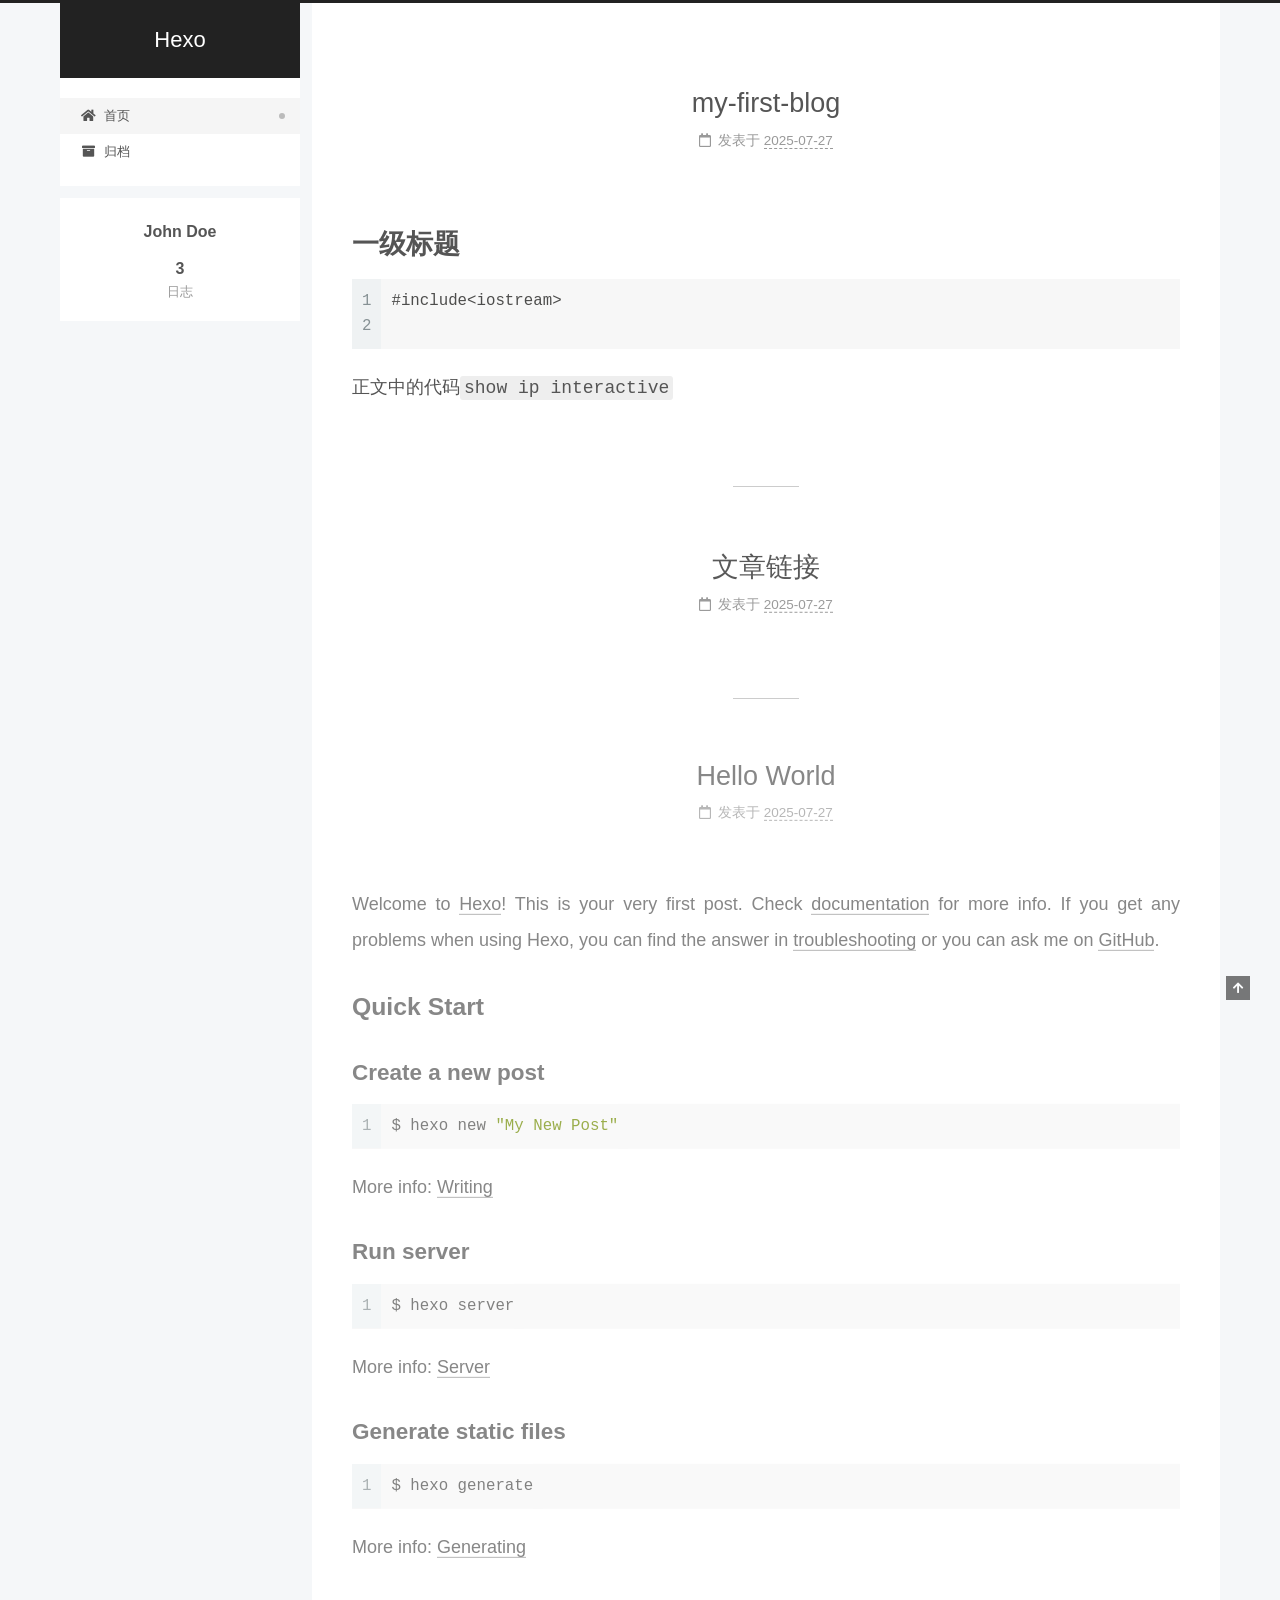
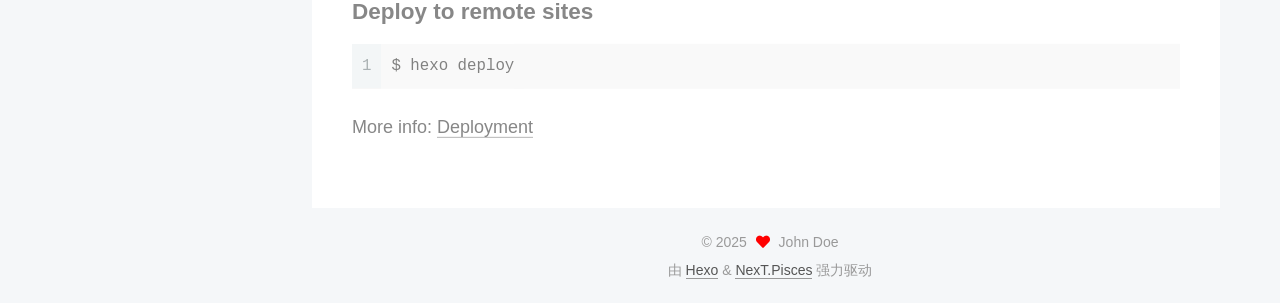
==== index.html @ 45367028 "Site updated: 2025-08-01 14:53:58" ====
<!DOCTYPE html>
<html lang="zh-CN">
<head>
  <meta charset="UTF-8">
<meta name="viewport" content="width=device-width, initial-scale=1, maximum-scale=2">
<meta name="theme-color" content="#222">
<meta name="generator" content="Hexo 7.3.0">
  <link rel="apple-touch-icon" sizes="180x180" href="/images/apple-touch-icon-next.png">
  <link rel="icon" type="image/png" sizes="32x32" href="/images/favicon-32x32-next.png">
  <link rel="icon" type="image/png" sizes="16x16" href="/images/favicon-16x16-next.png">
  <link rel="mask-icon" href="/images/logo.svg" color="#222">

<link rel="stylesheet" href="/css/main.css">


<link rel="stylesheet" href="/lib/font-awesome/css/all.min.css">

<script id="hexo-configurations">
    var NexT = window.NexT || {};
    var CONFIG = {"hostname":"example.com","root":"/","scheme":"Pisces","version":"7.8.0","exturl":false,"sidebar":{"position":"left","display":"post","padding":18,"offset":12,"onmobile":false},"copycode":{"enable":false,"show_result":false,"style":null},"back2top":{"enable":true,"sidebar":false,"scrollpercent":false},"bookmark":{"enable":false,"color":"#222","save":"auto"},"fancybox":false,"mediumzoom":false,"lazyload":false,"pangu":false,"comments":{"style":"tabs","active":null,"storage":true,"lazyload":false,"nav":null},"algolia":{"hits":{"per_page":10},"labels":{"input_placeholder":"Search for Posts","hits_empty":"We didn't find any results for the search: ${query}","hits_stats":"${hits} results found in ${time} ms"}},"localsearch":{"enable":false,"trigger":"auto","top_n_per_article":1,"unescape":false,"preload":false},"motion":{"enable":true,"async":false,"transition":{"post_block":"fadeIn","post_header":"slideDownIn","post_body":"slideDownIn","coll_header":"slideLeftIn","sidebar":"slideUpIn"}}};
  </script>

  <meta property="og:type" content="website">
<meta property="og:title" content="Hexo">
<meta property="og:url" content="http://example.com/index.html">
<meta property="og:site_name" content="Hexo">
<meta property="og:locale" content="zh_CN">
<meta property="article:author" content="John Doe">
<meta name="twitter:card" content="summary">

<link rel="canonical" href="http://example.com/">


<script id="page-configurations">
  // https://hexo.io/docs/variables.html
  CONFIG.page = {
    sidebar: "",
    isHome : true,
    isPost : false,
    lang   : 'zh-CN'
  };
</script>

  <title>Hexo</title>
  






  <noscript>
  <style>
  .use-motion .brand,
  .use-motion .menu-item,
  .sidebar-inner,
  .use-motion .post-block,
  .use-motion .pagination,
  .use-motion .comments,
  .use-motion .post-header,
  .use-motion .post-body,
  .use-motion .collection-header { opacity: initial; }

  .use-motion .site-title,
  .use-motion .site-subtitle {
    opacity: initial;
    top: initial;
  }

  .use-motion .logo-line-before i { left: initial; }
  .use-motion .logo-line-after i { right: initial; }
  </style>
</noscript>

</head>

<body itemscope itemtype="http://schema.org/WebPage">
  <div class="container use-motion">
    <div class="headband"></div>

    <header class="header" itemscope itemtype="http://schema.org/WPHeader">
      <div class="header-inner"><div class="site-brand-container">
  <div class="site-nav-toggle">
    <div class="toggle" aria-label="切换导航栏">
      <span class="toggle-line toggle-line-first"></span>
      <span class="toggle-line toggle-line-middle"></span>
      <span class="toggle-line toggle-line-last"></span>
    </div>
  </div>

  <div class="site-meta">

    <a href="/" class="brand" rel="start">
      <span class="logo-line-before"><i></i></span>
      <h1 class="site-title">Hexo</h1>
      <span class="logo-line-after"><i></i></span>
    </a>
  </div>

  <div class="site-nav-right">
    <div class="toggle popup-trigger">
    </div>
  </div>
</div>




<nav class="site-nav">
  <ul id="menu" class="main-menu menu">
        <li class="menu-item menu-item-home">

    <a href="/" rel="section"><i class="fa fa-home fa-fw"></i>首页</a>

  </li>
        <li class="menu-item menu-item-archives">

    <a href="/archives/" rel="section"><i class="fa fa-archive fa-fw"></i>归档</a>

  </li>
  </ul>
</nav>




</div>
    </header>

    
  <div class="back-to-top">
    <i class="fa fa-arrow-up"></i>
    <span>0%</span>
  </div>


    <main class="main">
      <div class="main-inner">
        <div class="content-wrap">
          

          <div class="content index posts-expand">
            
      
  
  
  <article itemscope itemtype="http://schema.org/Article" class="post-block" lang="zh-CN">
    <link itemprop="mainEntityOfPage" href="http://example.com/2025/07/27/my-first-blog/">

    <span hidden itemprop="author" itemscope itemtype="http://schema.org/Person">
      <meta itemprop="image" content="/images/avatar.gif">
      <meta itemprop="name" content="John Doe">
      <meta itemprop="description" content="">
    </span>

    <span hidden itemprop="publisher" itemscope itemtype="http://schema.org/Organization">
      <meta itemprop="name" content="Hexo">
    </span>
      <header class="post-header">
        <h2 class="post-title" itemprop="name headline">
          
            <a href="/2025/07/27/my-first-blog/" class="post-title-link" itemprop="url">my-first-blog</a>
        </h2>

        <div class="post-meta">
            <span class="post-meta-item">
              <span class="post-meta-item-icon">
                <i class="far fa-calendar"></i>
              </span>
              <span class="post-meta-item-text">发表于</span>
              

              <time title="创建时间：2025-07-27 16:32:04 / 修改时间：18:11:24" itemprop="dateCreated datePublished" datetime="2025-07-27T16:32:04+08:00">2025-07-27</time>
            </span>

          

        </div>
      </header>

    
    
    
    <div class="post-body" itemprop="articleBody">

      
          <h1 id="一级标题"><a href="#一级标题" class="headerlink" title="一级标题"></a>一级标题</h1><figure class="highlight plaintext"><table><tr><td class="gutter"><pre><span class="line">1</span><br><span class="line">2</span><br></pre></td><td class="code"><pre><span class="line">#include&lt;iostream&gt;</span><br><span class="line"></span><br></pre></td></tr></table></figure>


<p>正文中的代码<code>show ip interactive</code></p>

      
    </div>

    
    
    
      <footer class="post-footer">
        <div class="post-eof"></div>
      </footer>
  </article>
  
  
  

      
  
  
  <article itemscope itemtype="http://schema.org/Article" class="post-block" lang="zh-CN">
    <link itemprop="mainEntityOfPage" href="http://example.com/2025/07/27/%E6%96%87%E7%AB%A0%E9%93%BE%E6%8E%A5/">

    <span hidden itemprop="author" itemscope itemtype="http://schema.org/Person">
      <meta itemprop="image" content="/images/avatar.gif">
      <meta itemprop="name" content="John Doe">
      <meta itemprop="description" content="">
    </span>

    <span hidden itemprop="publisher" itemscope itemtype="http://schema.org/Organization">
      <meta itemprop="name" content="Hexo">
    </span>
      <header class="post-header">
        <h2 class="post-title" itemprop="name headline">
          
            <a href="/2025/07/27/%E6%96%87%E7%AB%A0%E9%93%BE%E6%8E%A5/" class="post-title-link" itemprop="url">文章链接</a>
        </h2>

        <div class="post-meta">
            <span class="post-meta-item">
              <span class="post-meta-item-icon">
                <i class="far fa-calendar"></i>
              </span>
              <span class="post-meta-item-text">发表于</span>
              

              <time title="创建时间：2025-07-27 16:31:49 / 修改时间：17:21:49" itemprop="dateCreated datePublished" datetime="2025-07-27T16:31:49+08:00">2025-07-27</time>
            </span>

          

        </div>
      </header>

    
    
    
    <div class="post-body" itemprop="articleBody">

      
          
      
    </div>

    
    
    
      <footer class="post-footer">
        <div class="post-eof"></div>
      </footer>
  </article>
  
  
  

      
  
  
  <article itemscope itemtype="http://schema.org/Article" class="post-block" lang="zh-CN">
    <link itemprop="mainEntityOfPage" href="http://example.com/2025/07/27/hello-world/">

    <span hidden itemprop="author" itemscope itemtype="http://schema.org/Person">
      <meta itemprop="image" content="/images/avatar.gif">
      <meta itemprop="name" content="John Doe">
      <meta itemprop="description" content="">
    </span>

    <span hidden itemprop="publisher" itemscope itemtype="http://schema.org/Organization">
      <meta itemprop="name" content="Hexo">
    </span>
      <header class="post-header">
        <h2 class="post-title" itemprop="name headline">
          
            <a href="/2025/07/27/hello-world/" class="post-title-link" itemprop="url">Hello World</a>
        </h2>

        <div class="post-meta">
            <span class="post-meta-item">
              <span class="post-meta-item-icon">
                <i class="far fa-calendar"></i>
              </span>
              <span class="post-meta-item-text">发表于</span>

              <time title="创建时间：2025-07-27 15:22:08" itemprop="dateCreated datePublished" datetime="2025-07-27T15:22:08+08:00">2025-07-27</time>
            </span>

          

        </div>
      </header>

    
    
    
    <div class="post-body" itemprop="articleBody">

      
          <p>Welcome to <a target="_blank" rel="noopener" href="https://hexo.io/">Hexo</a>! This is your very first post. Check <a target="_blank" rel="noopener" href="https://hexo.io/docs/">documentation</a> for more info. If you get any problems when using Hexo, you can find the answer in <a target="_blank" rel="noopener" href="https://hexo.io/docs/troubleshooting.html">troubleshooting</a> or you can ask me on <a target="_blank" rel="noopener" href="https://github.com/hexojs/hexo/issues">GitHub</a>.</p>
<h2 id="Quick-Start"><a href="#Quick-Start" class="headerlink" title="Quick Start"></a>Quick Start</h2><h3 id="Create-a-new-post"><a href="#Create-a-new-post" class="headerlink" title="Create a new post"></a>Create a new post</h3><figure class="highlight bash"><table><tr><td class="gutter"><pre><span class="line">1</span><br></pre></td><td class="code"><pre><span class="line">$ hexo new <span class="string">&quot;My New Post&quot;</span></span><br></pre></td></tr></table></figure>

<p>More info: <a target="_blank" rel="noopener" href="https://hexo.io/docs/writing.html">Writing</a></p>
<h3 id="Run-server"><a href="#Run-server" class="headerlink" title="Run server"></a>Run server</h3><figure class="highlight bash"><table><tr><td class="gutter"><pre><span class="line">1</span><br></pre></td><td class="code"><pre><span class="line">$ hexo server</span><br></pre></td></tr></table></figure>

<p>More info: <a target="_blank" rel="noopener" href="https://hexo.io/docs/server.html">Server</a></p>
<h3 id="Generate-static-files"><a href="#Generate-static-files" class="headerlink" title="Generate static files"></a>Generate static files</h3><figure class="highlight bash"><table><tr><td class="gutter"><pre><span class="line">1</span><br></pre></td><td class="code"><pre><span class="line">$ hexo generate</span><br></pre></td></tr></table></figure>

<p>More info: <a target="_blank" rel="noopener" href="https://hexo.io/docs/generating.html">Generating</a></p>
<h3 id="Deploy-to-remote-sites"><a href="#Deploy-to-remote-sites" class="headerlink" title="Deploy to remote sites"></a>Deploy to remote sites</h3><figure class="highlight bash"><table><tr><td class="gutter"><pre><span class="line">1</span><br></pre></td><td class="code"><pre><span class="line">$ hexo deploy</span><br></pre></td></tr></table></figure>

<p>More info: <a target="_blank" rel="noopener" href="https://hexo.io/docs/one-command-deployment.html">Deployment</a></p>

      
    </div>

    
    
    
      <footer class="post-footer">
        <div class="post-eof"></div>
      </footer>
  </article>
  
  
  


  



          </div>
          

<script>
  window.addEventListener('tabs:register', () => {
    let { activeClass } = CONFIG.comments;
    if (CONFIG.comments.storage) {
      activeClass = localStorage.getItem('comments_active') || activeClass;
    }
    if (activeClass) {
      let activeTab = document.querySelector(`a[href="#comment-${activeClass}"]`);
      if (activeTab) {
        activeTab.click();
      }
    }
  });
  if (CONFIG.comments.storage) {
    window.addEventListener('tabs:click', event => {
      if (!event.target.matches('.tabs-comment .tab-content .tab-pane')) return;
      let commentClass = event.target.classList[1];
      localStorage.setItem('comments_active', commentClass);
    });
  }
</script>

        </div>
          
  
  <div class="toggle sidebar-toggle">
    <span class="toggle-line toggle-line-first"></span>
    <span class="toggle-line toggle-line-middle"></span>
    <span class="toggle-line toggle-line-last"></span>
  </div>

  <aside class="sidebar">
    <div class="sidebar-inner">

      <ul class="sidebar-nav motion-element">
        <li class="sidebar-nav-toc">
          文章目录
        </li>
        <li class="sidebar-nav-overview">
          站点概览
        </li>
      </ul>

      <!--noindex-->
      <div class="post-toc-wrap sidebar-panel">
      </div>
      <!--/noindex-->

      <div class="site-overview-wrap sidebar-panel">
        <div class="site-author motion-element" itemprop="author" itemscope itemtype="http://schema.org/Person">
  <p class="site-author-name" itemprop="name">John Doe</p>
  <div class="site-description" itemprop="description"></div>
</div>
<div class="site-state-wrap motion-element">
  <nav class="site-state">
      <div class="site-state-item site-state-posts">
          <a href="/archives/">
        
          <span class="site-state-item-count">3</span>
          <span class="site-state-item-name">日志</span>
        </a>
      </div>
  </nav>
</div>



      </div>

    </div>
  </aside>
  <div id="sidebar-dimmer"></div>


      </div>
    </main>

    <footer class="footer">
      <div class="footer-inner">
        

        

<div class="copyright">
  
  &copy; 
  <span itemprop="copyrightYear">2025</span>
  <span class="with-love">
    <i class="fa fa-heart"></i>
  </span>
  <span class="author" itemprop="copyrightHolder">John Doe</span>
</div>
  <div class="powered-by">由 <a href="https://hexo.io/" class="theme-link" rel="noopener" target="_blank">Hexo</a> & <a href="https://pisces.theme-next.org/" class="theme-link" rel="noopener" target="_blank">NexT.Pisces</a> 强力驱动
  </div>

        








      </div>
    </footer>
  </div>

  
  <script src="/lib/anime.min.js"></script>
  <script src="/lib/velocity/velocity.min.js"></script>
  <script src="/lib/velocity/velocity.ui.min.js"></script>

<script src="/js/utils.js"></script>

<script src="/js/motion.js"></script>


<script src="/js/schemes/pisces.js"></script>


<script src="/js/next-boot.js"></script>




  















  

  

</body>
</html>
---- css/main.css ----
:root {
  --body-bg-color: #f5f7f9;
  --content-bg-color: #fff;
  --card-bg-color: #f5f5f5;
  --text-color: #555;
  --blockquote-color: #666;
  --link-color: #555;
  --link-hover-color: #222;
  --brand-color: #fff;
  --brand-hover-color: #fff;
  --table-row-odd-bg-color: #f9f9f9;
  --table-row-hover-bg-color: #f5f5f5;
  --menu-item-bg-color: #f5f5f5;
  --btn-default-bg: #fff;
  --btn-default-color: #555;
  --btn-default-border-color: #555;
  --btn-default-hover-bg: #222;
  --btn-default-hover-color: #fff;
  --btn-default-hover-border-color: #222;
}
html {
  line-height: 1.15; /* 1 */
  -webkit-text-size-adjust: 100%; /* 2 */
}
body {
  margin: 0;
}
main {
  display: block;
}
h1 {
  font-size: 2em;
  margin: 0.67em 0;
}
hr {
  box-sizing: content-box; /* 1 */
  height: 0; /* 1 */
  overflow: visible; /* 2 */
}
pre {
  font-family: monospace, monospace; /* 1 */
  font-size: 1em; /* 2 */
}
a {
  background: transparent;
}
abbr[title] {
  border-bottom: none; /* 1 */
  text-decoration: underline; /* 2 */
  text-decoration: underline dotted; /* 2 */
}
b,
strong {
  font-weight: bolder;
}
code,
kbd,
samp {
  font-family: monospace, monospace; /* 1 */
  font-size: 1em; /* 2 */
}
small {
  font-size: 80%;
}
sub,
sup {
  font-size: 75%;
  line-height: 0;
  position: relative;
  vertical-align: baseline;
}
sub {
  bottom: -0.25em;
}
sup {
  top: -0.5em;
}
img {
  border-style: none;
}
button,
input,
optgroup,
select,
textarea {
  font-family: inherit; /* 1 */
  font-size: 100%; /* 1 */
  line-height: 1.15; /* 1 */
  margin: 0; /* 2 */
}
button,
input {
/* 1 */
  overflow: visible;
}
button,
select {
/* 1 */
  text-transform: none;
}
button,
[type='button'],
[type='reset'],
[type='submit'] {
  -webkit-appearance: button;
}
button::-moz-focus-inner,
[type='button']::-moz-focus-inner,
[type='reset']::-moz-focus-inner,
[type='submit']::-moz-focus-inner {
  border-style: none;
  padding: 0;
}
button:-moz-focusring,
[type='button']:-moz-focusring,
[type='reset']:-moz-focusring,
[type='submit']:-moz-focusring {
  outline: 1px dotted ButtonText;
}
fieldset {
  padding: 0.35em 0.75em 0.625em;
}
legend {
  box-sizing: border-box; /* 1 */
  color: inherit; /* 2 */
  display: table; /* 1 */
  max-width: 100%; /* 1 */
  padding: 0; /* 3 */
  white-space: normal; /* 1 */
}
progress {
  vertical-align: baseline;
}
textarea {
  overflow: auto;
}
[type='checkbox'],
[type='radio'] {
  box-sizing: border-box; /* 1 */
  padding: 0; /* 2 */
}
[type='number']::-webkit-inner-spin-button,
[type='number']::-webkit-outer-spin-button {
  height: auto;
}
[type='search'] {
  outline-offset: -2px; /* 2 */
  -webkit-appearance: textfield; /* 1 */
}
[type='search']::-webkit-search-decoration {
  -webkit-appearance: none;
}
::-webkit-file-upload-button {
  font: inherit; /* 2 */
  -webkit-appearance: button; /* 1 */
}
details {
  display: block;
}
summary {
  display: list-item;
}
template {
  display: none;
}
[hidden] {
  display: none;
}
::selection {
  background: #262a30;
  color: #eee;
}
html,
body {
  height: 100%;
}
body {
  background: var(--body-bg-color);
  color: var(--text-color);
  font-family: 'Lato', "PingFang SC", "Microsoft YaHei", sans-serif;
  font-size: 1em;
  line-height: 2;
}
@media (max-width: 991px) {
  body {
    padding-left: 0 !important;
    padding-right: 0 !important;
  }
}
h1,
h2,
h3,
h4,
h5,
h6 {
  font-family: 'Lato', "PingFang SC", "Microsoft YaHei", sans-serif;
  font-weight: bold;
  line-height: 1.5;
  margin: 20px 0 15px;
}
h1 {
  font-size: 1.5em;
}
h2 {
  font-size: 1.375em;
}
h3 {
  font-size: 1.25em;
}
h4 {
  font-size: 1.125em;
}
h5 {
  font-size: 1em;
}
h6 {
  font-size: 0.875em;
}
p {
  margin: 0 0 20px 0;
}
a,
span.exturl {
  border-bottom: 1px solid #999;
  color: var(--link-color);
  outline: 0;
  text-decoration: none;
  overflow-wrap: break-word;
  word-wrap: break-word;
  cursor: pointer;
}
a:hover,
span.exturl:hover {
  border-bottom-color: var(--link-hover-color);
  color: var(--link-hover-color);
}
iframe,
img,
video {
  display: block;
  margin-left: auto;
  margin-right: auto;
  max-width: 100%;
}
hr {
  background-image: repeating-linear-gradient(-45deg, #ddd, #ddd 4px, transparent 4px, transparent 8px);
  border: 0;
  height: 3px;
  margin: 40px 0;
}
blockquote {
  border-left: 4px solid #ddd;
  color: var(--blockquote-color);
  margin: 0;
  padding: 0 15px;
}
blockquote cite::before {
  content: '-';
  padding: 0 5px;
}
dt {
  font-weight: bold;
}
dd {
  margin: 0;
  padding: 0;
}
kbd {
  background-color: #f5f5f5;
  background-image: linear-gradient(#eee, #fff, #eee);
  border: 1px solid #ccc;
  border-radius: 0.2em;
  box-shadow: 0.1em 0.1em 0.2em rgba(0,0,0,0.1);
  color: #555;
  font-family: inherit;
  padding: 0.1em 0.3em;
  white-space: nowrap;
}
.table-container {
  overflow: auto;
}
table {
  border-collapse: collapse;
  border-spacing: 0;
  font-size: 0.875em;
  margin: 0 0 20px 0;
  width: 100%;
}
tbody tr:nth-of-type(odd) {
  background: var(--table-row-odd-bg-color);
}
tbody tr:hover {
  background: var(--table-row-hover-bg-color);
}
caption,
th,
td {
  font-weight: normal;
  padding: 8px;
  vertical-align: middle;
}
th,
td {
  border: 1px solid #ddd;
  border-bottom: 3px solid #ddd;
}
th {
  font-weight: 700;
  padding-bottom: 10px;
}
td {
  border-bottom-width: 1px;
}
.btn {
  background: var(--btn-default-bg);
  border: 2px solid var(--btn-default-border-color);
  border-radius: 2px;
  color: var(--btn-default-color);
  display: inline-block;
  font-size: 0.875em;
  line-height: 2;
  padding: 0 20px;
  text-decoration: none;
  transition-property: background-color;
  transition-delay: 0s;
  transition-duration: 0.2s;
  transition-timing-function: ease-in-out;
}
.btn:hover {
  background: var(--btn-default-hover-bg);
  border-color: var(--btn-default-hover-border-color);
  color: var(--btn-default-hover-color);
}
.btn + .btn {
  margin: 0 0 8px 8px;
}
.btn .fa-fw {
  text-align: left;
  width: 1.285714285714286em;
}
.toggle {
  line-height: 0;
}
.toggle .toggle-line {
  background: #fff;
  display: inline-block;
  height: 2px;
  left: 0;
  position: relative;
  top: 0;
  transition: all 0.4s;
  vertical-align: top;
  width: 100%;
}
.toggle .toggle-line:not(:first-child) {
  margin-top: 3px;
}
.toggle.toggle-arrow .toggle-line-first {
  left: 50%;
  top: 2px;
  transform: rotate(45deg);
  width: 50%;
}
.toggle.toggle-arrow .toggle-line-middle {
  left: 2px;
  width: 90%;
}
.toggle.toggle-arrow .toggle-line-last {
  left: 50%;
  top: -2px;
  transform: rotate(-45deg);
  width: 50%;
}
.toggle.toggle-close .toggle-line-first {
  transform: rotate(-45deg);
  top: 5px;
}
.toggle.toggle-close .toggle-line-middle {
  opacity: 0;
}
.toggle.toggle-close .toggle-line-last {
  transform: rotate(45deg);
  top: -5px;
}
.highlight,
pre {
  background: #f7f7f7;
  color: #4d4d4c;
  line-height: 1.6;
  margin: 0 auto 20px;
}
pre,
code {
  font-family: consolas, Menlo, monospace, "PingFang SC", "Microsoft YaHei";
}
code {
  background: #eee;
  border-radius: 3px;
  color: #555;
  padding: 2px 4px;
  overflow-wrap: break-word;
  word-wrap: break-word;
}
.highlight *::selection {
  background: #d6d6d6;
}
.highlight pre {
  border: 0;
  margin: 0;
  padding: 10px 0;
}
.highlight table {
  border: 0;
  margin: 0;
  width: auto;
}
.highlight td {
  border: 0;
  padding: 0;
}
.highlight figcaption {
  background: #eff2f3;
  color: #4d4d4c;
  display: flex;
  font-size: 0.875em;
  justify-content: space-between;
  line-height: 1.2;
  padding: 0.5em;
}
.highlight figcaption a {
  color: #4d4d4c;
}
.highlight figcaption a:hover {
  border-bottom-color: #4d4d4c;
}
.highlight .gutter {
  -moz-user-select: none;
  -ms-user-select: none;
  -webkit-user-select: none;
  user-select: none;
}
.highlight .gutter pre {
  background: #eff2f3;
  color: #869194;
  padding-left: 10px;
  padding-right: 10px;
  text-align: right;
}
.highlight .code pre {
  background: #f7f7f7;
  padding-left: 10px;
  width: 100%;
}
.gist table {
  width: auto;
}
.gist table td {
  border: 0;
}
pre {
  overflow: auto;
  padding: 10px;
}
pre code {
  background: none;
  color: #4d4d4c;
  font-size: 0.875em;
  padding: 0;
  text-shadow: none;
}
pre .deletion {
  background: #fdd;
}
pre .addition {
  background: #dfd;
}
pre .meta {
  color: #eab700;
  -moz-user-select: none;
  -ms-user-select: none;
  -webkit-user-select: none;
  user-select: none;
}
pre .comment {
  color: #8e908c;
}
pre .variable,
pre .attribute,
pre .tag,
pre .name,
pre .regexp,
pre .ruby .constant,
pre .xml .tag .title,
pre .xml .pi,
pre .xml .doctype,
pre .html .doctype,
pre .css .id,
pre .css .class,
pre .css .pseudo {
  color: #c82829;
}
pre .number,
pre .preprocessor,
pre .built_in,
pre .builtin-name,
pre .literal,
pre .params,
pre .constant,
pre .command {
  color: #f5871f;
}
pre .ruby .class .title,
pre .css .rules .attribute,
pre .string,
pre .symbol,
pre .value,
pre .inheritance,
pre .header,
pre .ruby .symbol,
pre .xml .cdata,
pre .special,
pre .formula {
  color: #718c00;
}
pre .title,
pre .css .hexcolor {
  color: #3e999f;
}
pre .function,
pre .python .decorator,
pre .python .title,
pre .ruby .function .title,
pre .ruby .title .keyword,
pre .perl .sub,
pre .javascript .title,
pre .coffeescript .title {
  color: #4271ae;
}
pre .keyword,
pre .javascript .function {
  color: #8959a8;
}
.blockquote-center {
  border-left: none;
  margin: 40px 0;
  padding: 0;
  position: relative;
  text-align: center;
}
.blockquote-center .fa {
  display: block;
  opacity: 0.6;
  position: absolute;
  width: 100%;
}
.blockquote-center .fa-quote-left {
  border-top: 1px solid #ccc;
  text-align: left;
  top: -20px;
}
.blockquote-center .fa-quote-right {
  border-bottom: 1px solid #ccc;
  text-align: right;
  bottom: -20px;
}
.blockquote-center p,
.blockquote-center div {
  text-align: center;
}
.post-body .group-picture img {
  margin: 0 auto;
  padding: 0 3px;
}
.group-picture-row {
  margin-bottom: 6px;
  overflow: hidden;
}
.group-picture-column {
  float: left;
  margin-bottom: 10px;
}
.post-body .label {
  color: #555;
  display: inline;
  padding: 0 2px;
}
.post-body .label.default {
  background: #f0f0f0;
}
.post-body .label.primary {
  background: #efe6f7;
}
.post-body .label.info {
  background: #e5f2f8;
}
.post-body .label.success {
  background: #e7f4e9;
}
.post-body .label.warning {
  background: #fcf6e1;
}
.post-body .label.danger {
  background: #fae8eb;
}
.post-body .tabs {
  margin-bottom: 20px;
}
.post-body .tabs,
.tabs-comment {
  display: block;
  padding-top: 10px;
  position: relative;
}
.post-body .tabs ul.nav-tabs,
.tabs-comment ul.nav-tabs {
  display: flex;
  flex-wrap: wrap;
  margin: 0;
  margin-bottom: -1px;
  padding: 0;
}
@media (max-width: 413px) {
  .post-body .tabs ul.nav-tabs,
  .tabs-comment ul.nav-tabs {
    display: block;
    margin-bottom: 5px;
  }
}
.post-body .tabs ul.nav-tabs li.tab,
.tabs-comment ul.nav-tabs li.tab {
  border-bottom: 1px solid #ddd;
  border-left: 1px solid transparent;
  border-right: 1px solid transparent;
  border-top: 3px solid transparent;
  flex-grow: 1;
  list-style-type: none;
  border-radius: 0 0 0 0;
}
@media (max-width: 413px) {
  .post-body .tabs ul.nav-tabs li.tab,
  .tabs-comment ul.nav-tabs li.tab {
    border-bottom: 1px solid transparent;
    border-left: 3px solid transparent;
    border-right: 1px solid transparent;
    border-top: 1px solid transparent;
  }
}
@media (max-width: 413px) {
  .post-body .tabs ul.nav-tabs li.tab,
  .tabs-comment ul.nav-tabs li.tab {
    border-radius: 0;
  }
}
.post-body .tabs ul.nav-tabs li.tab a,
.tabs-comment ul.nav-tabs li.tab a {
  border-bottom: initial;
  display: block;
  line-height: 1.8;
  outline: 0;
  padding: 0.25em 0.75em;
  text-align: center;
  transition-delay: 0s;
  transition-duration: 0.2s;
  transition-timing-function: ease-out;
}
.post-body .tabs ul.nav-tabs li.tab a i,
.tabs-comment ul.nav-tabs li.tab a i {
  width: 1.285714285714286em;
}
.post-body .tabs ul.nav-tabs li.tab.active,
.tabs-comment ul.nav-tabs li.tab.active {
  border-bottom: 1px solid transparent;
  border-left: 1px solid #ddd;
  border-right: 1px solid #ddd;
  border-top: 3px solid #fc6423;
}
@media (max-width: 413px) {
  .post-body .tabs ul.nav-tabs li.tab.active,
  .tabs-comment ul.nav-tabs li.tab.active {
    border-bottom: 1px solid #ddd;
    border-left: 3px solid #fc6423;
    border-right: 1px solid #ddd;
    border-top: 1px solid #ddd;
  }
}
.post-body .tabs ul.nav-tabs li.tab.active a,
.tabs-comment ul.nav-tabs li.tab.active a {
  color: var(--link-color);
  cursor: default;
}
.post-body .tabs .tab-content .tab-pane,
.tabs-comment .tab-content .tab-pane {
  border: 1px solid #ddd;
  border-top: 0;
  padding: 20px 20px 0 20px;
  border-radius: 0;
}
.post-body .tabs .tab-content .tab-pane:not(.active),
.tabs-comment .tab-content .tab-pane:not(.active) {
  display: none;
}
.post-body .tabs .tab-content .tab-pane.active,
.tabs-comment .tab-content .tab-pane.active {
  display: block;
}
.post-body .tabs .tab-content .tab-pane.active:nth-of-type(1),
.tabs-comment .tab-content .tab-pane.active:nth-of-type(1) {
  border-radius: 0 0 0 0;
}
@media (max-width: 413px) {
  .post-body .tabs .tab-content .tab-pane.active:nth-of-type(1),
  .tabs-comment .tab-content .tab-pane.active:nth-of-type(1) {
    border-radius: 0;
  }
}
.post-body .note {
  border-radius: 3px;
  margin-bottom: 20px;
  padding: 1em;
  position: relative;
  border: 1px solid #eee;
  border-left-width: 5px;
}
.post-body .note h2,
.post-body .note h3,
.post-body .note h4,
.post-body .note h5,
.post-body .note h6 {
  margin-top: 0;
  border-bottom: initial;
  margin-bottom: 0;
  padding-top: 0;
}
.post-body .note p:first-child,
.post-body .note ul:first-child,
.post-body .note ol:first-child,
.post-body .note table:first-child,
.post-body .note pre:first-child,
.post-body .note blockquote:first-child,
.post-body .note img:first-child {
  margin-top: 0;
}
.post-body .note p:last-child,
.post-body .note ul:last-child,
.post-body .note ol:last-child,
.post-body .note table:last-child,
.post-body .note pre:last-child,
.post-body .note blockquote:last-child,
.post-body .note img:last-child {
  margin-bottom: 0;
}
.post-body .note.default {
  border-left-color: #777;
}
.post-body .note.default h2,
.post-body .note.default h3,
.post-body .note.default h4,
.post-body .note.default h5,
.post-body .note.default h6 {
  color: #777;
}
.post-body .note.primary {
  border-left-color: #6f42c1;
}
.post-body .note.primary h2,
.post-body .note.primary h3,
.post-body .note.primary h4,
.post-body .note.primary h5,
.post-body .note.primary h6 {
  color: #6f42c1;
}
.post-body .note.info {
  border-left-color: #428bca;
}
.post-body .note.info h2,
.post-body .note.info h3,
.post-body .note.info h4,
.post-body .note.info h5,
.post-body .note.info h6 {
  color: #428bca;
}
.post-body .note.success {
  border-left-color: #5cb85c;
}
.post-body .note.success h2,
.post-body .note.success h3,
.post-body .note.success h4,
.post-body .note.success h5,
.post-body .note.success h6 {
  color: #5cb85c;
}
.post-body .note.warning {
  border-left-color: #f0ad4e;
}
.post-body .note.warning h2,
.post-body .note.warning h3,
.post-body .note.warning h4,
.post-body .note.warning h5,
.post-body .note.warning h6 {
  color: #f0ad4e;
}
.post-body .note.danger {
  border-left-color: #d9534f;
}
.post-body .note.danger h2,
.post-body .note.danger h3,
.post-body .note.danger h4,
.post-body .note.danger h5,
.post-body .note.danger h6 {
  color: #d9534f;
}
.pagination .prev,
.pagination .next,
.pagination .page-number,
.pagination .space {
  display: inline-block;
  margin: 0 10px;
  padding: 0 11px;
  position: relative;
  top: -1px;
}
@media (max-width: 767px) {
  .pagination .prev,
  .pagination .next,
  .pagination .page-number,
  .pagination .space {
    margin: 0 5px;
  }
}
.pagination {
  border-top: 1px solid #eee;
  margin: 120px 0 0;
  text-align: center;
}
.pagination .prev,
.pagination .next,
.pagination .page-number {
  border-bottom: 0;
  border-top: 1px solid #eee;
  transition-property: border-color;
  transition-delay: 0s;
  transition-duration: 0.2s;
  transition-timing-function: ease-in-out;
}
.pagination .prev:hover,
.pagination .next:hover,
.pagination .page-number:hover {
  border-top-color: #222;
}
.pagination .space {
  margin: 0;
  padding: 0;
}
.pagination .prev {
  margin-left: 0;
}
.pagination .next {
  margin-right: 0;
}
.pagination .page-number.current {
  background: #ccc;
  border-top-color: #ccc;
  color: #fff;
}
@media (max-width: 767px) {
  .pagination {
    border-top: none;
  }
  .pagination .prev,
  .pagination .next,
  .pagination .page-number {
    border-bottom: 1px solid #eee;
    border-top: 0;
    margin-bottom: 10px;
    padding: 0 10px;
  }
  .pagination .prev:hover,
  .pagination .next:hover,
  .pagination .page-number:hover {
    border-bottom-color: #222;
  }
}
.comments {
  margin-top: 60px;
  overflow: hidden;
}
.comment-button-group {
  display: flex;
  flex-wrap: wrap-reverse;
  justify-content: center;
  margin: 1em 0;
}
.comment-button-group .comment-button {
  margin: 0.1em 0.2em;
}
.comment-button-group .comment-button.active {
  background: var(--btn-default-hover-bg);
  border-color: var(--btn-default-hover-border-color);
  color: var(--btn-default-hover-color);
}
.comment-position {
  display: none;
}
.comment-position.active {
  display: block;
}
.tabs-comment {
  background: var(--content-bg-color);
  margin-top: 4em;
  padding-top: 0;
}
.tabs-comment .comments {
  border: 0;
  box-shadow: none;
  margin-top: 0;
  padding-top: 0;
}
.container {
  min-height: 100%;
  position: relative;
}
.main-inner {
  margin: 0 auto;
  width: calc(100% - 20px);
}
@media (min-width: 1200px) {
  .main-inner {
    width: 1160px;
  }
}
@media (min-width: 1600px) {
  .main-inner {
    width: 73%;
  }
}
@media (max-width: 767px) {
  .content-wrap {
    padding: 0 20px;
  }
}
.header {
  background: transparent;
}
.header-inner {
  margin: 0 auto;
  width: calc(100% - 20px);
}
@media (min-width: 1200px) {
  .header-inner {
    width: 1160px;
  }
}
@media (min-width: 1600px) {
  .header-inner {
    width: 73%;
  }
}
.site-brand-container {
  display: flex;
  flex-shrink: 0;
  padding: 0 10px;
}
.headband {
  background: #222;
  height: 3px;
}
.site-meta {
  flex-grow: 1;
  text-align: center;
}
@media (max-width: 767px) {
  .site-meta {
    text-align: center;
  }
}
.brand {
  border-bottom: none;
  color: var(--brand-color);
  display: inline-block;
  line-height: 1.375em;
  padding: 0 40px;
  position: relative;
}
.brand:hover {
  color: var(--brand-hover-color);
}
.site-title {
  font-family: 'Lato', "PingFang SC", "Microsoft YaHei", sans-serif;
  font-size: 1.375em;
  font-weight: normal;
  margin: 0;
}
.site-subtitle {
  color: #ddd;
  font-size: 0.8125em;
  margin: 10px 0;
}
.use-motion .brand {
  opacity: 0;
}
.use-motion .site-title,
.use-motion .site-subtitle,
.use-motion .custom-logo-image {
  opacity: 0;
  position: relative;
  top: -10px;
}
.site-nav-toggle,
.site-nav-right {
  display: none;
}
@media (max-width: 767px) {
  .site-nav-toggle,
  .site-nav-right {
    display: flex;
    flex-direction: column;
    justify-content: center;
  }
}
.site-nav-toggle .toggle,
.site-nav-right .toggle {
  color: var(--text-color);
  padding: 10px;
  width: 22px;
}
.site-nav-toggle .toggle .toggle-line,
.site-nav-right .toggle .toggle-line {
  background: var(--text-color);
  border-radius: 1px;
}
.site-nav {
  display: block;
}
@media (max-width: 767px) {
  .site-nav {
    clear: both;
    display: none;
  }
}
.site-nav.site-nav-on {
  display: block;
}
.menu {
  margin-top: 20px;
  padding-left: 0;
  text-align: center;
}
.menu-item {
  display: inline-block;
  list-style: none;
  margin: 0 10px;
}
@media (max-width: 767px) {
  .menu-item {
    display: block;
    margin-top: 10px;
  }
  .menu-item.menu-item-search {
    display: none;
  }
}
.menu-item a,
.menu-item span.exturl {
  border-bottom: 0;
  display: block;
  font-size: 0.8125em;
  transition-property: border-color;
  transition-delay: 0s;
  transition-duration: 0.2s;
  transition-timing-function: ease-in-out;
}
@media (hover: none) {
  .menu-item a:hover,
  .menu-item span.exturl:hover {
    border-bottom-color: transparent !important;
  }
}
.menu-item .fa,
.menu-item .fab,
.menu-item .far,
.menu-item .fas {
  margin-right: 8px;
}
.menu-item .badge {
  display: inline-block;
  font-weight: bold;
  line-height: 1;
  margin-left: 0.35em;
  margin-top: 0.35em;
  text-align: center;
  white-space: nowrap;
}
@media (max-width: 767px) {
  .menu-item .badge {
    float: right;
    margin-left: 0;
  }
}
.menu-item-active a,
.menu .menu-item a:hover,
.menu .menu-item span.exturl:hover {
  background: var(--menu-item-bg-color);
}
.use-motion .menu-item {
  opacity: 0;
}
.sidebar {
  background: #222;
  bottom: 0;
  box-shadow: inset 0 2px 6px #000;
  position: fixed;
  top: 0;
}
@media (max-width: 991px) {
  .sidebar {
    display: none;
  }
}
.sidebar-inner {
  color: #999;
  padding: 18px 10px;
  text-align: center;
}
.cc-license {
  margin-top: 10px;
  text-align: center;
}
.cc-license .cc-opacity {
  border-bottom: none;
  opacity: 0.7;
}
.cc-license .cc-opacity:hover {
  opacity: 0.9;
}
.cc-license img {
  display: inline-block;
}
.site-author-image {
  border: 1px solid #eee;
  display: block;
  margin: 0 auto;
  max-width: 120px;
  padding: 2px;
}
.site-author-name {
  color: var(--text-color);
  font-weight: 600;
  margin: 0;
  text-align: center;
}
.site-description {
  color: #999;
  font-size: 0.8125em;
  margin-top: 0;
  text-align: center;
}
.links-of-author {
  margin-top: 15px;
}
.links-of-author a,
.links-of-author span.exturl {
  border-bottom-color: #555;
  display: inline-block;
  font-size: 0.8125em;
  margin-bottom: 10px;
  margin-right: 10px;
  vertical-align: middle;
}
.links-of-author a::before,
.links-of-author span.exturl::before {
  background: #52ff62;
  border-radius: 50%;
  content: ' ';
  display: inline-block;
  height: 4px;
  margin-right: 3px;
  vertical-align: middle;
  width: 4px;
}
.sidebar-button {
  margin-top: 15px;
}
.sidebar-button a {
  border: 1px solid #fc6423;
  border-radius: 4px;
  color: #fc6423;
  display: inline-block;
  padding: 0 15px;
}
.sidebar-button a .fa,
.sidebar-button a .fab,
.sidebar-button a .far,
.sidebar-button a .fas {
  margin-right: 5px;
}
.sidebar-button a:hover {
  background: #fc6423;
  border: 1px solid #fc6423;
  color: #fff;
}
.sidebar-button a:hover .fa,
.sidebar-button a:hover .fab,
.sidebar-button a:hover .far,
.sidebar-button a:hover .fas {
  color: #fff;
}
.links-of-blogroll {
  font-size: 0.8125em;
  margin-top: 10px;
}
.links-of-blogroll-title {
  font-size: 0.875em;
  font-weight: 600;
  margin-top: 0;
}
.links-of-blogroll-list {
  list-style: none;
  margin: 0;
  padding: 0;
}
#sidebar-dimmer {
  display: none;
}
@media (max-width: 767px) {
  #sidebar-dimmer {
    background: #000;
    display: block;
    height: 100%;
    left: 100%;
    opacity: 0;
    position: fixed;
    top: 0;
    width: 100%;
    z-index: 1100;
  }
  .sidebar-active + #sidebar-dimmer {
    opacity: 0.7;
    transform: translateX(-100%);
    transition: opacity 0.5s;
  }
}
.sidebar-nav {
  margin: 0;
  padding-bottom: 20px;
  padding-left: 0;
}
.sidebar-nav li {
  border-bottom: 1px solid transparent;
  color: var(--text-color);
  cursor: pointer;
  display: inline-block;
  font-size: 0.875em;
}
.sidebar-nav li.sidebar-nav-overview {
  margin-left: 10px;
}
.sidebar-nav li:hover {
  color: #fc6423;
}
.sidebar-nav .sidebar-nav-active {
  border-bottom-color: #fc6423;
  color: #fc6423;
}
.sidebar-nav .sidebar-nav-active:hover {
  color: #fc6423;
}
.sidebar-panel {
  display: none;
  overflow-x: hidden;
  overflow-y: auto;
}
.sidebar-panel-active {
  display: block;
}
.sidebar-toggle {
  background: #222;
  bottom: 45px;
  cursor: pointer;
  height: 14px;
  left: 30px;
  padding: 5px;
  position: fixed;
  width: 14px;
  z-index: 1300;
}
@media (max-width: 991px) {
  .sidebar-toggle {
    left: 20px;
    opacity: 0.8;
    display: none;
  }
}
.sidebar-toggle:hover .toggle-line {
  background: #fc6423;
}
.post-toc {
  font-size: 0.875em;
}
.post-toc ol {
  list-style: none;
  margin: 0;
  padding: 0 2px 5px 10px;
  text-align: left;
}
.post-toc ol > ol {
  padding-left: 0;
}
.post-toc ol a {
  transition-property: all;
  transition-delay: 0s;
  transition-duration: 0.2s;
  transition-timing-function: ease-in-out;
}
.post-toc .nav-item {
  line-height: 1.8;
  overflow: hidden;
  text-overflow: ellipsis;
  white-space: nowrap;
}
.post-toc .nav .nav-child {
  display: none;
}
.post-toc .nav .active > .nav-child {
  display: block;
}
.post-toc .nav .active-current > .nav-child {
  display: block;
}
.post-toc .nav .active-current > .nav-child > .nav-item {
  display: block;
}
.post-toc .nav .active > a {
  border-bottom-color: #fc6423;
  color: #fc6423;
}
.post-toc .nav .active-current > a {
  color: #fc6423;
}
.post-toc .nav .active-current > a:hover {
  color: #fc6423;
}
.site-state {
  display: flex;
  justify-content: center;
  line-height: 1.4;
  margin-top: 10px;
  overflow: hidden;
  text-align: center;
  white-space: nowrap;
}
.site-state-item {
  padding: 0 15px;
}
.site-state-item:not(:first-child) {
  border-left: 1px solid #eee;
}
.site-state-item a {
  border-bottom: none;
}
.site-state-item-count {
  display: block;
  font-size: 1em;
  font-weight: 600;
  text-align: center;
}
.site-state-item-name {
  color: #999;
  font-size: 0.8125em;
}
.footer {
  color: #999;
  font-size: 0.875em;
  padding: 20px 0;
}
.footer.footer-fixed {
  bottom: 0;
  left: 0;
  position: absolute;
  right: 0;
}
.footer-inner {
  box-sizing: border-box;
  margin: 0 auto;
  text-align: center;
  width: calc(100% - 20px);
}
@media (min-width: 1200px) {
  .footer-inner {
    width: 1160px;
  }
}
@media (min-width: 1600px) {
  .footer-inner {
    width: 73%;
  }
}
.languages {
  display: inline-block;
  font-size: 1.125em;
  position: relative;
}
.languages .lang-select-label span {
  margin: 0 0.5em;
}
.languages .lang-select {
  height: 100%;
  left: 0;
  opacity: 0;
  position: absolute;
  top: 0;
  width: 100%;
}
.with-love {
  color: #ff0000;
  display: inline-block;
  margin: 0 5px;
}
.powered-by,
.theme-info {
  display: inline-block;
}
@-moz-keyframes iconAnimate {
  0%, 100% {
    transform: scale(1);
  }
  10%, 30% {
    transform: scale(0.9);
  }
  20%, 40%, 60%, 80% {
    transform: scale(1.1);
  }
  50%, 70% {
    transform: scale(1.1);
  }
}
@-webkit-keyframes iconAnimate {
  0%, 100% {
    transform: scale(1);
  }
  10%, 30% {
    transform: scale(0.9);
  }
  20%, 40%, 60%, 80% {
    transform: scale(1.1);
  }
  50%, 70% {
    transform: scale(1.1);
  }
}
@-o-keyframes iconAnimate {
  0%, 100% {
    transform: scale(1);
  }
  10%, 30% {
    transform: scale(0.9);
  }
  20%, 40%, 60%, 80% {
    transform: scale(1.1);
  }
  50%, 70% {
    transform: scale(1.1);
  }
}
@keyframes iconAnimate {
  0%, 100% {
    transform: scale(1);
  }
  10%, 30% {
    transform: scale(0.9);
  }
  20%, 40%, 60%, 80% {
    transform: scale(1.1);
  }
  50%, 70% {
    transform: scale(1.1);
  }
}
.back-to-top {
  font-size: 12px;
  text-align: center;
  transition-delay: 0s;
  transition-duration: 0.2s;
  transition-timing-function: ease-in-out;
}
.back-to-top {
  background: #222;
  bottom: -100px;
  box-sizing: border-box;
  color: #fff;
  cursor: pointer;
  left: 30px;
  opacity: 0.6;
  padding: 0 6px;
  position: fixed;
  transition-property: bottom;
  z-index: 1300;
  width: 24px;
}
.back-to-top span {
  display: none;
}
.back-to-top:hover {
  color: #fc6423;
}
.back-to-top.back-to-top-on {
  bottom: 30px;
}
@media (max-width: 991px) {
  .back-to-top {
    left: 20px;
    opacity: 0.8;
  }
}
.post-body {
  font-family: 'Lato', "PingFang SC", "Microsoft YaHei", sans-serif;
  overflow-wrap: break-word;
  word-wrap: break-word;
}
@media (min-width: 1200px) {
  .post-body {
    font-size: 1.125em;
  }
}
.post-body .exturl .fa {
  font-size: 0.875em;
  margin-left: 4px;
}
.post-body .image-caption,
.post-body .figure .caption {
  color: #999;
  font-size: 0.875em;
  font-weight: bold;
  line-height: 1;
  margin: -20px auto 15px;
  text-align: center;
}
.post-sticky-flag {
  display: inline-block;
  transform: rotate(30deg);
}
.post-button {
  margin-top: 40px;
  text-align: center;
}
.use-motion .post-block,
.use-motion .pagination,
.use-motion .comments {
  opacity: 0;
}
.use-motion .post-header {
  opacity: 0;
}
.use-motion .post-body {
  opacity: 0;
}
.use-motion .collection-header {
  opacity: 0;
}
.posts-collapse {
  margin-left: 35px;
  position: relative;
}
@media (max-width: 767px) {
  .posts-collapse {
    margin-left: 0px;
    margin-right: 0px;
  }
}
.posts-collapse .collection-title {
  font-size: 1.125em;
  position: relative;
}
.posts-collapse .collection-title::before {
  background: #999;
  border: 1px solid #fff;
  border-radius: 50%;
  content: ' ';
  height: 10px;
  left: 0;
  margin-left: -6px;
  margin-top: -4px;
  position: absolute;
  top: 50%;
  width: 10px;
}
.posts-collapse .collection-year {
  font-size: 1.5em;
  font-weight: bold;
  margin: 60px 0;
  position: relative;
}
.posts-collapse .collection-year::before {
  background: #bbb;
  border-radius: 50%;
  content: ' ';
  height: 8px;
  left: 0;
  margin-left: -4px;
  margin-top: -4px;
  position: absolute;
  top: 50%;
  width: 8px;
}
.posts-collapse .collection-header {
  display: block;
  margin: 0 0 0 20px;
}
.posts-collapse .collection-header small {
  color: #bbb;
  margin-left: 5px;
}
.posts-collapse .post-header {
  border-bottom: 1px dashed #ccc;
  margin: 30px 0;
  padding-left: 15px;
  position: relative;
  transition-property: border;
  transition-delay: 0s;
  transition-duration: 0.2s;
  transition-timing-function: ease-in-out;
}
.posts-collapse .post-header::before {
  background: #bbb;
  border: 1px solid #fff;
  border-radius: 50%;
  content: ' ';
  height: 6px;
  left: 0;
  margin-left: -4px;
  position: absolute;
  top: 0.75em;
  transition-property: background;
  width: 6px;
  transition-delay: 0s;
  transition-duration: 0.2s;
  transition-timing-function: ease-in-out;
}
.posts-collapse .post-header:hover {
  border-bottom-color: #666;
}
.posts-collapse .post-header:hover::before {
  background: #222;
}
.posts-collapse .post-meta {
  display: inline;
  font-size: 0.75em;
  margin-right: 10px;
}
.posts-collapse .post-title {
  display: inline;
}
.posts-collapse .post-title a,
.posts-collapse .post-title span.exturl {
  border-bottom: none;
  color: var(--link-color);
}
.posts-collapse .post-title .fa-external-link-alt {
  font-size: 0.875em;
  margin-left: 5px;
}
.posts-collapse::before {
  background: #f5f5f5;
  content: ' ';
  height: 100%;
  left: 0;
  margin-left: -2px;
  position: absolute;
  top: 1.25em;
  width: 4px;
}
.post-eof {
  background: #ccc;
  height: 1px;
  margin: 80px auto 60px;
  text-align: center;
  width: 8%;
}
.post-block:last-of-type .post-eof {
  display: none;
}
.content {
  padding-top: 40px;
}
@media (min-width: 992px) {
  .post-body {
    text-align: justify;
  }
}
@media (max-width: 991px) {
  .post-body {
    text-align: justify;
  }
}
.post-body h1,
.post-body h2,
.post-body h3,
.post-body h4,
.post-body h5,
.post-body h6 {
  padding-top: 10px;
}
.post-body h1 .header-anchor,
.post-body h2 .header-anchor,
.post-body h3 .header-anchor,
.post-body h4 .header-anchor,
.post-body h5 .header-anchor,
.post-body h6 .header-anchor {
  border-bottom-style: none;
  color: #ccc;
  float: right;
  margin-left: 10px;
  visibility: hidden;
}
.post-body h1 .header-anchor:hover,
.post-body h2 .header-anchor:hover,
.post-body h3 .header-anchor:hover,
.post-body h4 .header-anchor:hover,
.post-body h5 .header-anchor:hover,
.post-body h6 .header-anchor:hover {
  color: inherit;
}
.post-body h1:hover .header-anchor,
.post-body h2:hover .header-anchor,
.post-body h3:hover .header-anchor,
.post-body h4:hover .header-anchor,
.post-body h5:hover .header-anchor,
.post-body h6:hover .header-anchor {
  visibility: visible;
}
.post-body iframe,
.post-body img,
.post-body video {
  margin-bottom: 20px;
}
.post-body .video-container {
  height: 0;
  margin-bottom: 20px;
  overflow: hidden;
  padding-top: 75%;
  position: relative;
  width: 100%;
}
.post-body .video-container iframe,
.post-body .video-container object,
.post-body .video-container embed {
  height: 100%;
  left: 0;
  margin: 0;
  position: absolute;
  top: 0;
  width: 100%;
}
.post-gallery {
  align-items: center;
  display: grid;
  grid-gap: 10px;
  grid-template-columns: 1fr 1fr 1fr;
  margin-bottom: 20px;
}
@media (max-width: 767px) {
  .post-gallery {
    grid-template-columns: 1fr 1fr;
  }
}
.post-gallery a {
  border: 0;
}
.post-gallery img {
  margin: 0;
}
.posts-expand .post-header {
  font-size: 1.125em;
}
.posts-expand .post-title {
  font-size: 1.5em;
  font-weight: normal;
  margin: initial;
  text-align: center;
  overflow-wrap: break-word;
  word-wrap: break-word;
}
.posts-expand .post-title-link {
  border-bottom: none;
  color: var(--link-color);
  display: inline-block;
  position: relative;
  vertical-align: top;
}
.posts-expand .post-title-link::before {
  background: var(--link-color);
  bottom: 0;
  content: '';
  height: 2px;
  left: 0;
  position: absolute;
  transform: scaleX(0);
  visibility: hidden;
  width: 100%;
  transition-delay: 0s;
  transition-duration: 0.2s;
  transition-timing-function: ease-in-out;
}
.posts-expand .post-title-link:hover::before {
  transform: scaleX(1);
  visibility: visible;
}
.posts-expand .post-title-link .fa-external-link-alt {
  font-size: 0.875em;
  margin-left: 5px;
}
.posts-expand .post-meta {
  color: #999;
  font-family: 'Lato', "PingFang SC", "Microsoft YaHei", sans-serif;
  font-size: 0.75em;
  margin: 3px 0 60px 0;
  text-align: center;
}
.posts-expand .post-meta .post-description {
  font-size: 0.875em;
  margin-top: 2px;
}
.posts-expand .post-meta time {
  border-bottom: 1px dashed #999;
  cursor: pointer;
}
.post-meta .post-meta-item + .post-meta-item::before {
  content: '|';
  margin: 0 0.5em;
}
.post-meta-divider {
  margin: 0 0.5em;
}
.post-meta-item-icon {
  margin-right: 3px;
}
@media (max-width: 991px) {
  .post-meta-item-icon {
    display: inline-block;
  }
}
@media (max-width: 991px) {
  .post-meta-item-text {
    display: none;
  }
}
.post-nav {
  border-top: 1px solid #eee;
  display: flex;
  justify-content: space-between;
  margin-top: 15px;
  padding: 10px 5px 0;
}
.post-nav-item {
  flex: 1;
}
.post-nav-item a {
  border-bottom: none;
  display: block;
  font-size: 0.875em;
  line-height: 1.6;
  position: relative;
}
.post-nav-item a:active {
  top: 2px;
}
.post-nav-item .fa {
  font-size: 0.75em;
}
.post-nav-item:first-child {
  margin-right: 15px;
}
.post-nav-item:first-child .fa {
  margin-right: 5px;
}
.post-nav-item:last-child {
  margin-left: 15px;
  text-align: right;
}
.post-nav-item:last-child .fa {
  margin-left: 5px;
}
.rtl.post-body p,
.rtl.post-body a,
.rtl.post-body h1,
.rtl.post-body h2,
.rtl.post-body h3,
.rtl.post-body h4,
.rtl.post-body h5,
.rtl.post-body h6,
.rtl.post-body li,
.rtl.post-body ul,
.rtl.post-body ol {
  direction: rtl;
  font-family: UKIJ Ekran;
}
.rtl.post-title {
  font-family: UKIJ Ekran;
}
.post-tags {
  margin-top: 40px;
  text-align: center;
}
.post-tags a {
  display: inline-block;
  font-size: 0.8125em;
}
.post-tags a:not(:last-child) {
  margin-right: 10px;
}
.post-widgets {
  border-top: 1px solid #eee;
  margin-top: 15px;
  text-align: center;
}
.wp_rating {
  height: 20px;
  line-height: 20px;
  margin-top: 10px;
  padding-top: 6px;
  text-align: center;
}
.social-like {
  display: flex;
  font-size: 0.875em;
  justify-content: center;
  text-align: center;
}
.reward-container {
  margin: 20px auto;
  padding: 10px 0;
  text-align: center;
  width: 90%;
}
.reward-container button {
  background: transparent;
  border: 1px solid #fc6423;
  border-radius: 0;
  color: #fc6423;
  cursor: pointer;
  line-height: 2;
  outline: 0;
  padding: 0 15px;
  vertical-align: text-top;
}
.reward-container button:hover {
  background: #fc6423;
  border: 1px solid transparent;
  color: #fa9366;
}
#qr {
  padding-top: 20px;
}
#qr a {
  border: 0;
}
#qr img {
  display: inline-block;
  margin: 0.8em 2em 0 2em;
  max-width: 100%;
  width: 180px;
}
#qr p {
  text-align: center;
}
.category-all-page .category-all-title {
  text-align: center;
}
.category-all-page .category-all {
  margin-top: 20px;
}
.category-all-page .category-list {
  list-style: none;
  margin: 0;
  padding: 0;
}
.category-all-page .category-list-item {
  margin: 5px 10px;
}
.category-all-page .category-list-count {
  color: #bbb;
}
.category-all-page .category-list-count::before {
  content: ' (';
  display: inline;
}
.category-all-page .category-list-count::after {
  content: ') ';
  display: inline;
}
.category-all-page .category-list-child {
  padding-left: 10px;
}
.event-list {
  padding: 0;
}
.event-list hr {
  background: #222;
  margin: 20px 0 45px 0;
}
.event-list hr::after {
  background: #222;
  color: #fff;
  content: 'NOW';
  display: inline-block;
  font-weight: bold;
  padding: 0 5px;
  text-align: right;
}
.event-list .event {
  background: #222;
  margin: 20px 0;
  min-height: 40px;
  padding: 15px 0 15px 10px;
}
.event-list .event .event-summary {
  color: #fff;
  margin: 0;
  padding-bottom: 3px;
}
.event-list .event .event-summary::before {
  animation: dot-flash 1s alternate infinite ease-in-out;
  color: #fff;
  content: '\f111';
  display: inline-block;
  font-size: 10px;
  margin-right: 25px;
  vertical-align: middle;
  font-family: 'Font Awesome 5 Free';
  font-weight: 900;
}
.event-list .event .event-relative-time {
  color: #bbb;
  display: inline-block;
  font-size: 12px;
  font-weight: normal;
  padding-left: 12px;
}
.event-list .event .event-details {
  color: #fff;
  display: block;
  line-height: 18px;
  margin-left: 56px;
  padding-bottom: 6px;
  padding-top: 3px;
  text-indent: -24px;
}
.event-list .event .event-details::before {
  color: #fff;
  display: inline-block;
  margin-right: 9px;
  text-align: center;
  text-indent: 0;
  width: 14px;
  font-family: 'Font Awesome 5 Free';
  font-weight: 900;
}
.event-list .event .event-details.event-location::before {
  content: '\f041';
}
.event-list .event .event-details.event-duration::before {
  content: '\f017';
}
.event-list .event-past {
  background: #f5f5f5;
}
.event-list .event-past .event-summary,
.event-list .event-past .event-details {
  color: #bbb;
  opacity: 0.9;
}
.event-list .event-past .event-summary::before,
.event-list .event-past .event-details::before {
  animation: none;
  color: #bbb;
}
@-moz-keyframes dot-flash {
  from {
    opacity: 1;
    transform: scale(1);
  }
  to {
    opacity: 0;
    transform: scale(0.8);
  }
}
@-webkit-keyframes dot-flash {
  from {
    opacity: 1;
    transform: scale(1);
  }
  to {
    opacity: 0;
    transform: scale(0.8);
  }
}
@-o-keyframes dot-flash {
  from {
    opacity: 1;
    transform: scale(1);
  }
  to {
    opacity: 0;
    transform: scale(0.8);
  }
}
@keyframes dot-flash {
  from {
    opacity: 1;
    transform: scale(1);
  }
  to {
    opacity: 0;
    transform: scale(0.8);
  }
}
ul.breadcrumb {
  font-size: 0.75em;
  list-style: none;
  margin: 1em 0;
  padding: 0 2em;
  text-align: center;
}
ul.breadcrumb li {
  display: inline;
}
ul.breadcrumb li + li::before {
  content: '/\00a0';
  font-weight: normal;
  padding: 0.5em;
}
ul.breadcrumb li + li:last-child {
  font-weight: bold;
}
.tag-cloud {
  text-align: center;
}
.tag-cloud a {
  display: inline-block;
  margin: 10px;
}
.tag-cloud a:hover {
  color: var(--link-hover-color) !important;
}
.header {
  margin: 0 auto;
  position: relative;
  width: calc(100% - 20px);
}
@media (min-width: 1200px) {
  .header {
    width: 1160px;
  }
}
@media (min-width: 1600px) {
  .header {
    width: 73%;
  }
}
@media (max-width: 991px) {
  .header {
    width: auto;
  }
}
.header-inner {
  background: var(--content-bg-color);
  border-radius: initial;
  box-shadow: initial;
  overflow: hidden;
  padding: 0;
  position: absolute;
  top: 0;
  width: 240px;
}
@media (min-width: 1200px) {
  .header-inner {
    width: 240px;
  }
}
@media (max-width: 991px) {
  .header-inner {
    border-radius: initial;
    position: relative;
    width: auto;
  }
}
.main-inner {
  align-items: flex-start;
  display: flex;
  justify-content: space-between;
  flex-direction: row-reverse;
}
@media (max-width: 991px) {
  .main-inner {
    width: auto;
  }
}
.content-wrap {
  background: var(--content-bg-color);
  border-radius: initial;
  box-shadow: initial;
  box-sizing: border-box;
  padding: 40px;
  width: calc(100% - 252px);
}
@media (max-width: 991px) {
  .content-wrap {
    border-radius: initial;
    padding: 20px;
    width: 100%;
  }
}
.footer-inner {
  padding-left: 260px;
}
.back-to-top {
  left: auto;
  right: 30px;
}
@media (max-width: 991px) {
  .back-to-top {
    right: 20px;
  }
}
@media (max-width: 991px) {
  .footer-inner {
    padding-left: 0;
    padding-right: 0;
    width: auto;
  }
}
.site-brand-container {
  background: #222;
}
@media (max-width: 991px) {
  .site-brand-container {
    box-shadow: 0 0 16px rgba(0,0,0,0.5);
  }
}
.site-meta {
  padding: 20px 0;
}
.brand {
  padding: 0;
}
.site-subtitle {
  margin: 10px 10px 0;
}
.custom-logo-image {
  margin-top: 20px;
}
@media (max-width: 991px) {
  .custom-logo-image {
    display: none;
  }
}
@media (min-width: 768px) and (max-width: 991px) {
  .site-nav-toggle,
  .site-nav-right {
    display: flex;
    flex-direction: column;
    justify-content: center;
  }
}
.site-nav-toggle .toggle,
.site-nav-right .toggle {
  color: #fff;
}
.site-nav-toggle .toggle .toggle-line,
.site-nav-right .toggle .toggle-line {
  background: #fff;
}
@media (min-width: 768px) and (max-width: 991px) {
  .site-nav {
    display: none;
  }
}
.menu .menu-item {
  display: block;
  margin: 0;
}
.menu .menu-item a,
.menu .menu-item span.exturl {
  padding: 5px 20px;
  position: relative;
  text-align: left;
  transition-property: background-color;
}
@media (max-width: 991px) {
  .menu .menu-item.menu-item-search {
    display: none;
  }
}
.menu .menu-item .badge {
  background: #ccc;
  border-radius: 10px;
  color: #fff;
  float: right;
  padding: 2px 5px;
  text-shadow: 1px 1px 0 rgba(0,0,0,0.1);
  vertical-align: middle;
}
.main-menu .menu-item-active a::after {
  background: #bbb;
  border-radius: 50%;
  content: ' ';
  height: 6px;
  margin-top: -3px;
  position: absolute;
  right: 15px;
  top: 50%;
  width: 6px;
}
.sub-menu {
  background: var(--content-bg-color);
  border-bottom: 1px solid #ddd;
  margin: 0;
  padding: 6px 0;
}
.sub-menu .menu-item {
  display: inline-block;
}
.sub-menu .menu-item a,
.sub-menu .menu-item span.exturl {
  background: transparent;
  margin: 5px 10px;
  padding: initial;
}
.sub-menu .menu-item a:hover,
.sub-menu .menu-item span.exturl:hover {
  background: transparent;
  color: #fc6423;
}
.sub-menu .menu-item-active a {
  border-bottom-color: #fc6423;
  color: #fc6423;
}
.sub-menu .menu-item-active a:hover {
  border-bottom-color: #fc6423;
}
.sidebar {
  background: var(--body-bg-color);
  box-shadow: none;
  margin-top: 100%;
  position: static;
  width: 240px;
}
@media (max-width: 991px) {
  .sidebar {
    display: none;
  }
}
.sidebar-toggle {
  display: none;
}
.sidebar-inner {
  background: var(--content-bg-color);
  border-radius: initial;
  box-shadow: initial;
  box-sizing: border-box;
  color: var(--text-color);
  width: 240px;
  opacity: 0;
}
.sidebar-inner.affix {
  position: fixed;
  top: 12px;
}
.sidebar-inner.affix-bottom {
  position: absolute;
}
.site-state-item {
  padding: 0 10px;
}
.sidebar-button {
  border-bottom: 1px dotted #ccc;
  border-top: 1px dotted #ccc;
  margin-top: 10px;
  text-align: center;
}
.sidebar-button a {
  border: 0;
  color: #fc6423;
  display: block;
}
.sidebar-button a:hover {
  background: none;
  border: 0;
  color: #e34603;
}
.sidebar-button a:hover .fa,
.sidebar-button a:hover .fab,
.sidebar-button a:hover .far,
.sidebar-button a:hover .fas {
  color: #e34603;
}
.links-of-author {
  display: flex;
  flex-wrap: wrap;
  margin-top: 10px;
  justify-content: center;
}
.links-of-author-item {
  margin: 5px 0 0;
  width: 50%;
}
.links-of-author-item a,
.links-of-author-item span.exturl {
  box-sizing: border-box;
  display: inline-block;
  margin-bottom: 0;
  margin-right: 0;
  max-width: 216px;
  overflow: hidden;
  padding: 0 5px;
  text-overflow: ellipsis;
  white-space: nowrap;
}
.links-of-author-item a,
.links-of-author-item span.exturl {
  border-bottom: none;
  display: block;
  text-decoration: none;
}
.links-of-author-item a::before,
.links-of-author-item span.exturl::before {
  display: none;
}
.links-of-author-item a:hover,
.links-of-author-item span.exturl:hover {
  background: var(--body-bg-color);
  border-radius: 4px;
}
.links-of-author-item .fa,
.links-of-author-item .fab,
.links-of-author-item .far,
.links-of-author-item .fas {
  margin-right: 2px;
}
.links-of-blogroll-item {
  padding: 0;
}
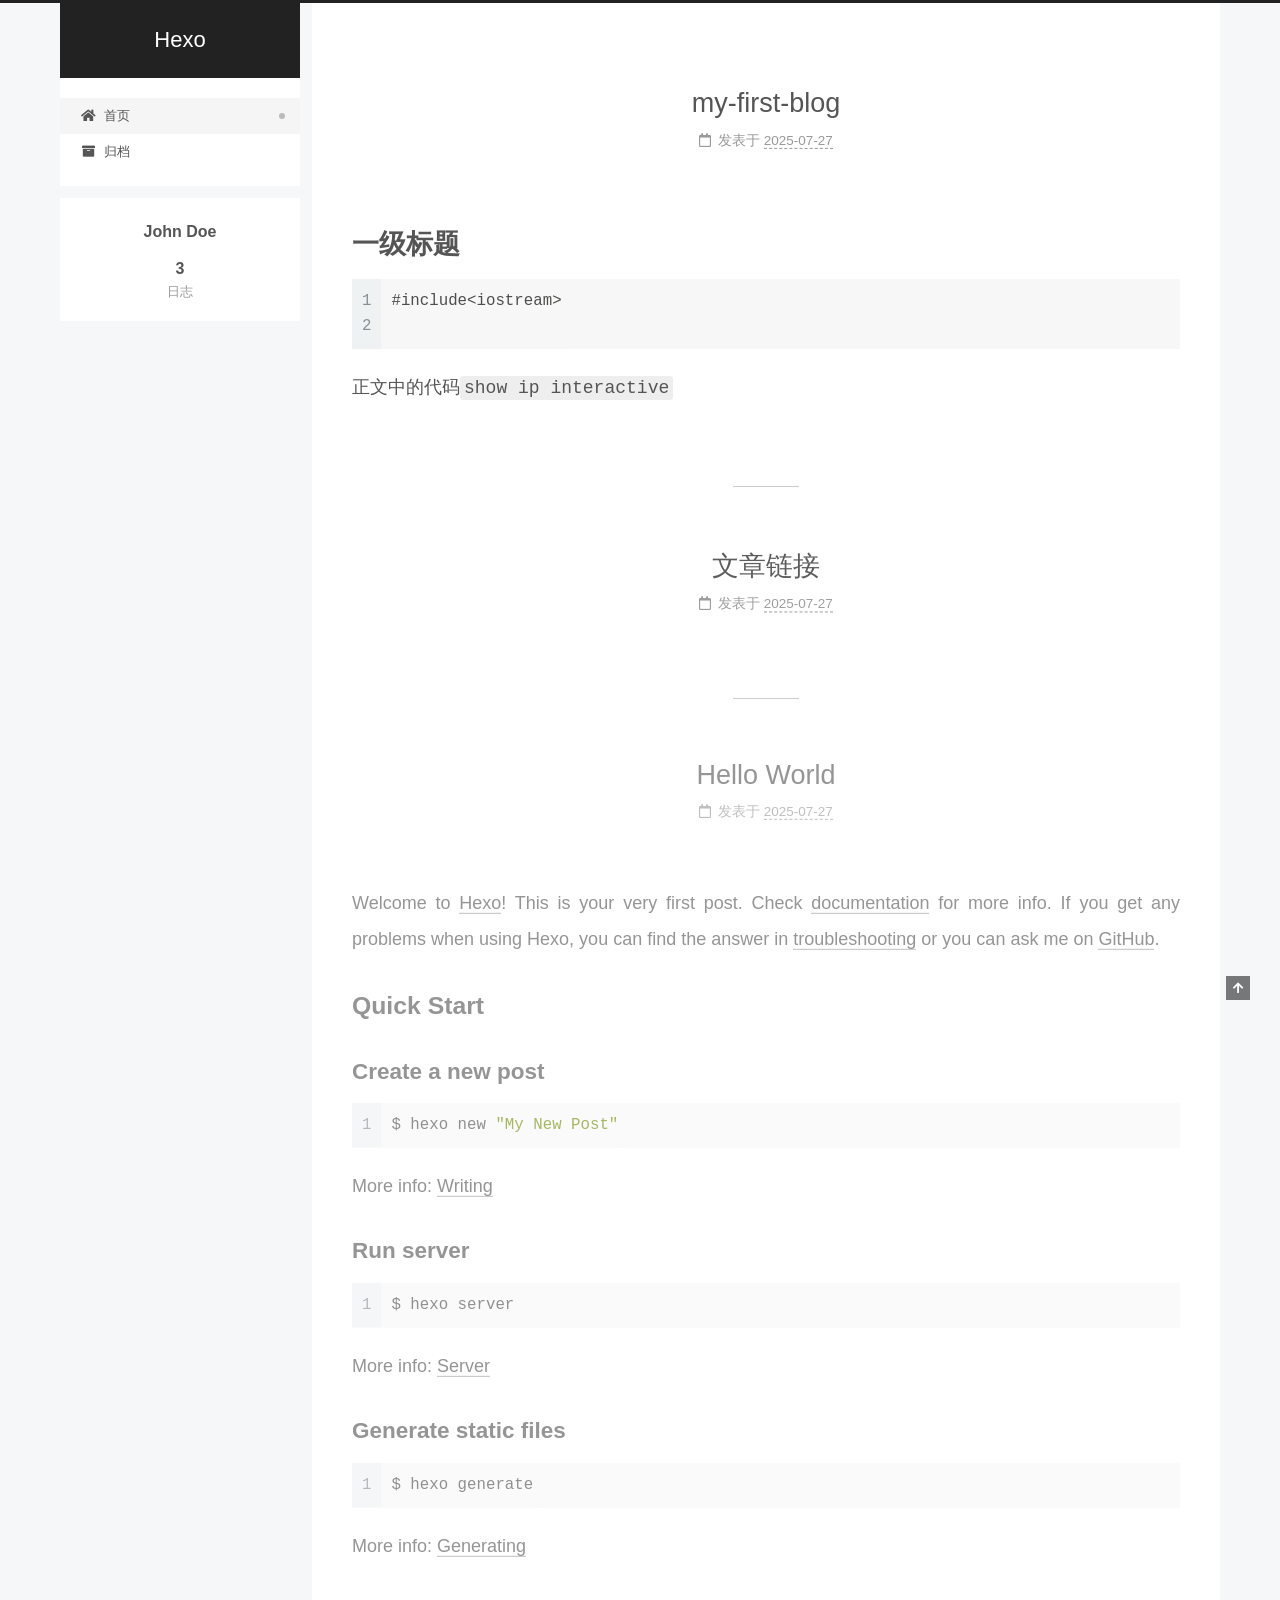
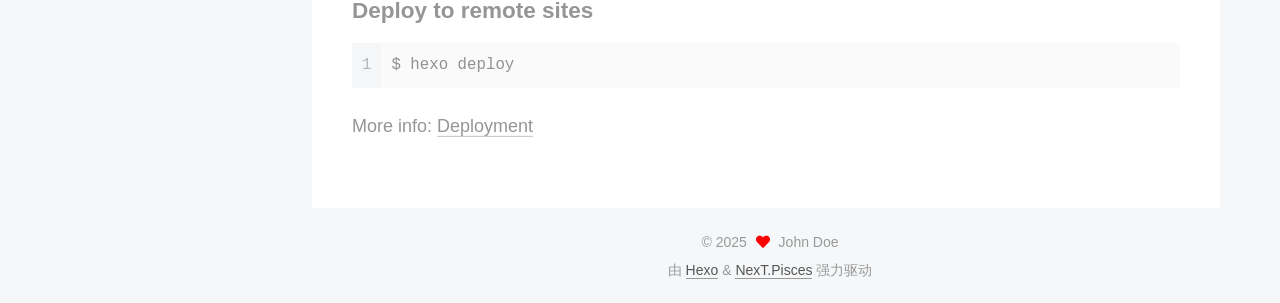
==== commit cc2c777c: "Site updated: 2025-08-01 15:37:44" ====
--- a/index.html
+++ b/index.html
@@ -17,18 +17,18 @@
 
 <script id="hexo-configurations">
     var NexT = window.NexT || {};
-    var CONFIG = {"hostname":"example.com","root":"/","scheme":"Pisces","version":"7.8.0","exturl":false,"sidebar":{"position":"left","display":"post","padding":18,"offset":12,"onmobile":false},"copycode":{"enable":false,"show_result":false,"style":null},"back2top":{"enable":true,"sidebar":false,"scrollpercent":false},"bookmark":{"enable":false,"color":"#222","save":"auto"},"fancybox":false,"mediumzoom":false,"lazyload":false,"pangu":false,"comments":{"style":"tabs","active":null,"storage":true,"lazyload":false,"nav":null},"algolia":{"hits":{"per_page":10},"labels":{"input_placeholder":"Search for Posts","hits_empty":"We didn't find any results for the search: ${query}","hits_stats":"${hits} results found in ${time} ms"}},"localsearch":{"enable":false,"trigger":"auto","top_n_per_article":1,"unescape":false,"preload":false},"motion":{"enable":true,"async":false,"transition":{"post_block":"fadeIn","post_header":"slideDownIn","post_body":"slideDownIn","coll_header":"slideLeftIn","sidebar":"slideUpIn"}}};
+    var CONFIG = {"hostname":"eternaldeath.github.io","root":"/","scheme":"Pisces","version":"7.8.0","exturl":false,"sidebar":{"position":"left","display":"post","padding":18,"offset":12,"onmobile":false},"copycode":{"enable":false,"show_result":false,"style":null},"back2top":{"enable":true,"sidebar":false,"scrollpercent":false},"bookmark":{"enable":false,"color":"#222","save":"auto"},"fancybox":false,"mediumzoom":false,"lazyload":false,"pangu":false,"comments":{"style":"tabs","active":null,"storage":true,"lazyload":false,"nav":null},"algolia":{"hits":{"per_page":10},"labels":{"input_placeholder":"Search for Posts","hits_empty":"We didn't find any results for the search: ${query}","hits_stats":"${hits} results found in ${time} ms"}},"localsearch":{"enable":false,"trigger":"auto","top_n_per_article":1,"unescape":false,"preload":false},"motion":{"enable":true,"async":false,"transition":{"post_block":"fadeIn","post_header":"slideDownIn","post_body":"slideDownIn","coll_header":"slideLeftIn","sidebar":"slideUpIn"}}};
   </script>
 
   <meta property="og:type" content="website">
 <meta property="og:title" content="Hexo">
-<meta property="og:url" content="http://example.com/index.html">
+<meta property="og:url" content="https://eternaldeath.github.io/index.html">
 <meta property="og:site_name" content="Hexo">
 <meta property="og:locale" content="zh_CN">
 <meta property="article:author" content="John Doe">
 <meta name="twitter:card" content="summary">
 
-<link rel="canonical" href="http://example.com/">
+<link rel="canonical" href="https://eternaldeath.github.io/">
 
 
 <script id="page-configurations">
@@ -145,7 +145,7 @@
   
   
   <article itemscope itemtype="http://schema.org/Article" class="post-block" lang="zh-CN">
-    <link itemprop="mainEntityOfPage" href="http://example.com/2025/07/27/my-first-blog/">
+    <link itemprop="mainEntityOfPage" href="https://eternaldeath.github.io/2025/07/27/my-first-blog/">
 
     <span hidden itemprop="author" itemscope itemtype="http://schema.org/Person">
       <meta itemprop="image" content="/images/avatar.gif">
@@ -207,7 +207,7 @@
   
   
   <article itemscope itemtype="http://schema.org/Article" class="post-block" lang="zh-CN">
-    <link itemprop="mainEntityOfPage" href="http://example.com/2025/07/27/%E6%96%87%E7%AB%A0%E9%93%BE%E6%8E%A5/">
+    <link itemprop="mainEntityOfPage" href="https://eternaldeath.github.io/2025/07/27/%E6%96%87%E7%AB%A0%E9%93%BE%E6%8E%A5/">
 
     <span hidden itemprop="author" itemscope itemtype="http://schema.org/Person">
       <meta itemprop="image" content="/images/avatar.gif">
@@ -265,7 +265,7 @@
   
   
   <article itemscope itemtype="http://schema.org/Article" class="post-block" lang="zh-CN">
-    <link itemprop="mainEntityOfPage" href="http://example.com/2025/07/27/hello-world/">
+    <link itemprop="mainEntityOfPage" href="https://eternaldeath.github.io/2025/07/27/hello-world/">
 
     <span hidden itemprop="author" itemscope itemtype="http://schema.org/Person">
       <meta itemprop="image" content="/images/avatar.gif">
--- a/css/main.css
+++ b/css/main.css
@@ -1168,7 +1168,7 @@
 }
 .links-of-author a::before,
 .links-of-author span.exturl::before {
-  background: #52ff62;
+  background: #4ba6f9;
   border-radius: 50%;
   content: ' ';
   display: inline-block;
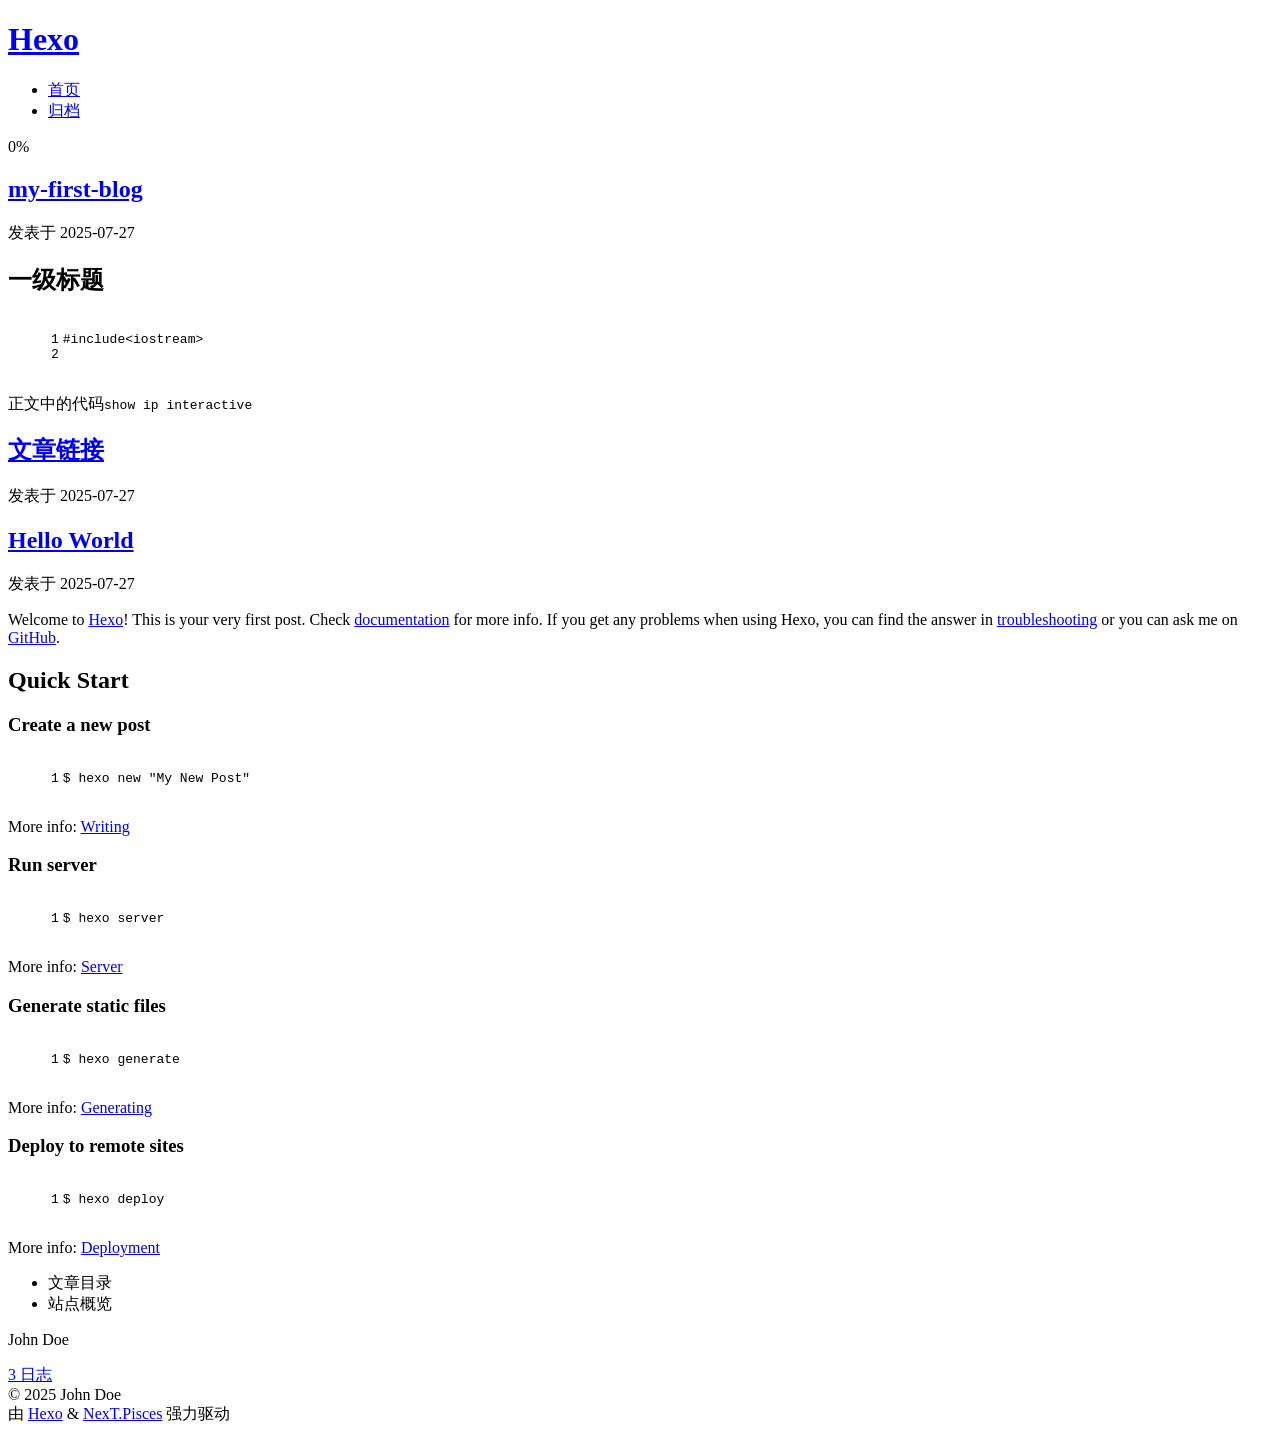
==== commit 534363aa: "Site updated: 2025-08-01 15:57:22" ====
--- a/index.html
+++ b/index.html
@@ -5,30 +5,30 @@
 <meta name="viewport" content="width=device-width, initial-scale=1, maximum-scale=2">
 <meta name="theme-color" content="#222">
 <meta name="generator" content="Hexo 7.3.0">
-  <link rel="apple-touch-icon" sizes="180x180" href="/images/apple-touch-icon-next.png">
-  <link rel="icon" type="image/png" sizes="32x32" href="/images/favicon-32x32-next.png">
-  <link rel="icon" type="image/png" sizes="16x16" href="/images/favicon-16x16-next.png">
-  <link rel="mask-icon" href="/images/logo.svg" color="#222">
-
-<link rel="stylesheet" href="/css/main.css">
-
-
-<link rel="stylesheet" href="/lib/font-awesome/css/all.min.css">
+  <link rel="apple-touch-icon" sizes="180x180" href="/blog.github.io/images/apple-touch-icon-next.png">
+  <link rel="icon" type="image/png" sizes="32x32" href="/blog.github.io/images/favicon-32x32-next.png">
+  <link rel="icon" type="image/png" sizes="16x16" href="/blog.github.io/images/favicon-16x16-next.png">
+  <link rel="mask-icon" href="/blog.github.io/images/logo.svg" color="#222">
+
+<link rel="stylesheet" href="/blog.github.io/css/main.css">
+
+
+<link rel="stylesheet" href="/blog.github.io/lib/font-awesome/css/all.min.css">
 
 <script id="hexo-configurations">
     var NexT = window.NexT || {};
-    var CONFIG = {"hostname":"eternaldeath.github.io","root":"/","scheme":"Pisces","version":"7.8.0","exturl":false,"sidebar":{"position":"left","display":"post","padding":18,"offset":12,"onmobile":false},"copycode":{"enable":false,"show_result":false,"style":null},"back2top":{"enable":true,"sidebar":false,"scrollpercent":false},"bookmark":{"enable":false,"color":"#222","save":"auto"},"fancybox":false,"mediumzoom":false,"lazyload":false,"pangu":false,"comments":{"style":"tabs","active":null,"storage":true,"lazyload":false,"nav":null},"algolia":{"hits":{"per_page":10},"labels":{"input_placeholder":"Search for Posts","hits_empty":"We didn't find any results for the search: ${query}","hits_stats":"${hits} results found in ${time} ms"}},"localsearch":{"enable":false,"trigger":"auto","top_n_per_article":1,"unescape":false,"preload":false},"motion":{"enable":true,"async":false,"transition":{"post_block":"fadeIn","post_header":"slideDownIn","post_body":"slideDownIn","coll_header":"slideLeftIn","sidebar":"slideUpIn"}}};
+    var CONFIG = {"hostname":"senjukayo.github.io","root":"/blog.github.io/","scheme":"Pisces","version":"7.8.0","exturl":false,"sidebar":{"position":"left","display":"post","padding":18,"offset":12,"onmobile":false},"copycode":{"enable":false,"show_result":false,"style":null},"back2top":{"enable":true,"sidebar":false,"scrollpercent":false},"bookmark":{"enable":false,"color":"#222","save":"auto"},"fancybox":false,"mediumzoom":false,"lazyload":false,"pangu":false,"comments":{"style":"tabs","active":null,"storage":true,"lazyload":false,"nav":null},"algolia":{"hits":{"per_page":10},"labels":{"input_placeholder":"Search for Posts","hits_empty":"We didn't find any results for the search: ${query}","hits_stats":"${hits} results found in ${time} ms"}},"localsearch":{"enable":false,"trigger":"auto","top_n_per_article":1,"unescape":false,"preload":false},"motion":{"enable":true,"async":false,"transition":{"post_block":"fadeIn","post_header":"slideDownIn","post_body":"slideDownIn","coll_header":"slideLeftIn","sidebar":"slideUpIn"}}};
   </script>
 
   <meta property="og:type" content="website">
 <meta property="og:title" content="Hexo">
-<meta property="og:url" content="https://eternaldeath.github.io/index.html">
+<meta property="og:url" content="https://senjukayo.github.io/blog.github.io/index.html">
 <meta property="og:site_name" content="Hexo">
 <meta property="og:locale" content="zh_CN">
 <meta property="article:author" content="John Doe">
 <meta name="twitter:card" content="summary">
 
-<link rel="canonical" href="https://eternaldeath.github.io/">
+<link rel="canonical" href="https://senjukayo.github.io/blog.github.io/">
 
 
 <script id="page-configurations">
@@ -90,7 +90,7 @@
 
   <div class="site-meta">
 
-    <a href="/" class="brand" rel="start">
+    <a href="/blog.github.io/" class="brand" rel="start">
       <span class="logo-line-before"><i></i></span>
       <h1 class="site-title">Hexo</h1>
       <span class="logo-line-after"><i></i></span>
@@ -110,12 +110,12 @@
   <ul id="menu" class="main-menu menu">
         <li class="menu-item menu-item-home">
 
-    <a href="/" rel="section"><i class="fa fa-home fa-fw"></i>首页</a>
+    <a href="/blog.github.io/" rel="section"><i class="fa fa-home fa-fw"></i>首页</a>
 
   </li>
         <li class="menu-item menu-item-archives">
 
-    <a href="/archives/" rel="section"><i class="fa fa-archive fa-fw"></i>归档</a>
+    <a href="/blog.github.io/archives/" rel="section"><i class="fa fa-archive fa-fw"></i>归档</a>
 
   </li>
   </ul>
@@ -145,10 +145,10 @@
   
   
   <article itemscope itemtype="http://schema.org/Article" class="post-block" lang="zh-CN">
-    <link itemprop="mainEntityOfPage" href="https://eternaldeath.github.io/2025/07/27/my-first-blog/">
+    <link itemprop="mainEntityOfPage" href="https://senjukayo.github.io/blog.github.io/2025/07/27/my-first-blog/">
 
     <span hidden itemprop="author" itemscope itemtype="http://schema.org/Person">
-      <meta itemprop="image" content="/images/avatar.gif">
+      <meta itemprop="image" content="/blog.github.io/images/avatar.gif">
       <meta itemprop="name" content="John Doe">
       <meta itemprop="description" content="">
     </span>
@@ -159,7 +159,7 @@
       <header class="post-header">
         <h2 class="post-title" itemprop="name headline">
           
-            <a href="/2025/07/27/my-first-blog/" class="post-title-link" itemprop="url">my-first-blog</a>
+            <a href="/blog.github.io/2025/07/27/my-first-blog/" class="post-title-link" itemprop="url">my-first-blog</a>
         </h2>
 
         <div class="post-meta">
@@ -207,10 +207,10 @@
   
   
   <article itemscope itemtype="http://schema.org/Article" class="post-block" lang="zh-CN">
-    <link itemprop="mainEntityOfPage" href="https://eternaldeath.github.io/2025/07/27/%E6%96%87%E7%AB%A0%E9%93%BE%E6%8E%A5/">
+    <link itemprop="mainEntityOfPage" href="https://senjukayo.github.io/blog.github.io/2025/07/27/%E6%96%87%E7%AB%A0%E9%93%BE%E6%8E%A5/">
 
     <span hidden itemprop="author" itemscope itemtype="http://schema.org/Person">
-      <meta itemprop="image" content="/images/avatar.gif">
+      <meta itemprop="image" content="/blog.github.io/images/avatar.gif">
       <meta itemprop="name" content="John Doe">
       <meta itemprop="description" content="">
     </span>
@@ -221,7 +221,7 @@
       <header class="post-header">
         <h2 class="post-title" itemprop="name headline">
           
-            <a href="/2025/07/27/%E6%96%87%E7%AB%A0%E9%93%BE%E6%8E%A5/" class="post-title-link" itemprop="url">文章链接</a>
+            <a href="/blog.github.io/2025/07/27/%E6%96%87%E7%AB%A0%E9%93%BE%E6%8E%A5/" class="post-title-link" itemprop="url">文章链接</a>
         </h2>
 
         <div class="post-meta">
@@ -265,10 +265,10 @@
   
   
   <article itemscope itemtype="http://schema.org/Article" class="post-block" lang="zh-CN">
-    <link itemprop="mainEntityOfPage" href="https://eternaldeath.github.io/2025/07/27/hello-world/">
+    <link itemprop="mainEntityOfPage" href="https://senjukayo.github.io/blog.github.io/2025/07/27/hello-world/">
 
     <span hidden itemprop="author" itemscope itemtype="http://schema.org/Person">
-      <meta itemprop="image" content="/images/avatar.gif">
+      <meta itemprop="image" content="/blog.github.io/images/avatar.gif">
       <meta itemprop="name" content="John Doe">
       <meta itemprop="description" content="">
     </span>
@@ -279,7 +279,7 @@
       <header class="post-header">
         <h2 class="post-title" itemprop="name headline">
           
-            <a href="/2025/07/27/hello-world/" class="post-title-link" itemprop="url">Hello World</a>
+            <a href="/blog.github.io/2025/07/27/hello-world/" class="post-title-link" itemprop="url">Hello World</a>
         </h2>
 
         <div class="post-meta">
@@ -395,7 +395,7 @@
 <div class="site-state-wrap motion-element">
   <nav class="site-state">
       <div class="site-state-item site-state-posts">
-          <a href="/archives/">
+          <a href="/blog.github.io/archives/">
         
           <span class="site-state-item-count">3</span>
           <span class="site-state-item-name">日志</span>
@@ -448,19 +448,19 @@
   </div>
 
   
-  <script src="/lib/anime.min.js"></script>
-  <script src="/lib/velocity/velocity.min.js"></script>
-  <script src="/lib/velocity/velocity.ui.min.js"></script>
-
-<script src="/js/utils.js"></script>
-
-<script src="/js/motion.js"></script>
-
-
-<script src="/js/schemes/pisces.js"></script>
-
-
-<script src="/js/next-boot.js"></script>
+  <script src="/blog.github.io/lib/anime.min.js"></script>
+  <script src="/blog.github.io/lib/velocity/velocity.min.js"></script>
+  <script src="/blog.github.io/lib/velocity/velocity.ui.min.js"></script>
+
+<script src="/blog.github.io/js/utils.js"></script>
+
+<script src="/blog.github.io/js/motion.js"></script>
+
+
+<script src="/blog.github.io/js/schemes/pisces.js"></script>
+
+
+<script src="/blog.github.io/js/next-boot.js"></script>
 
 
 
